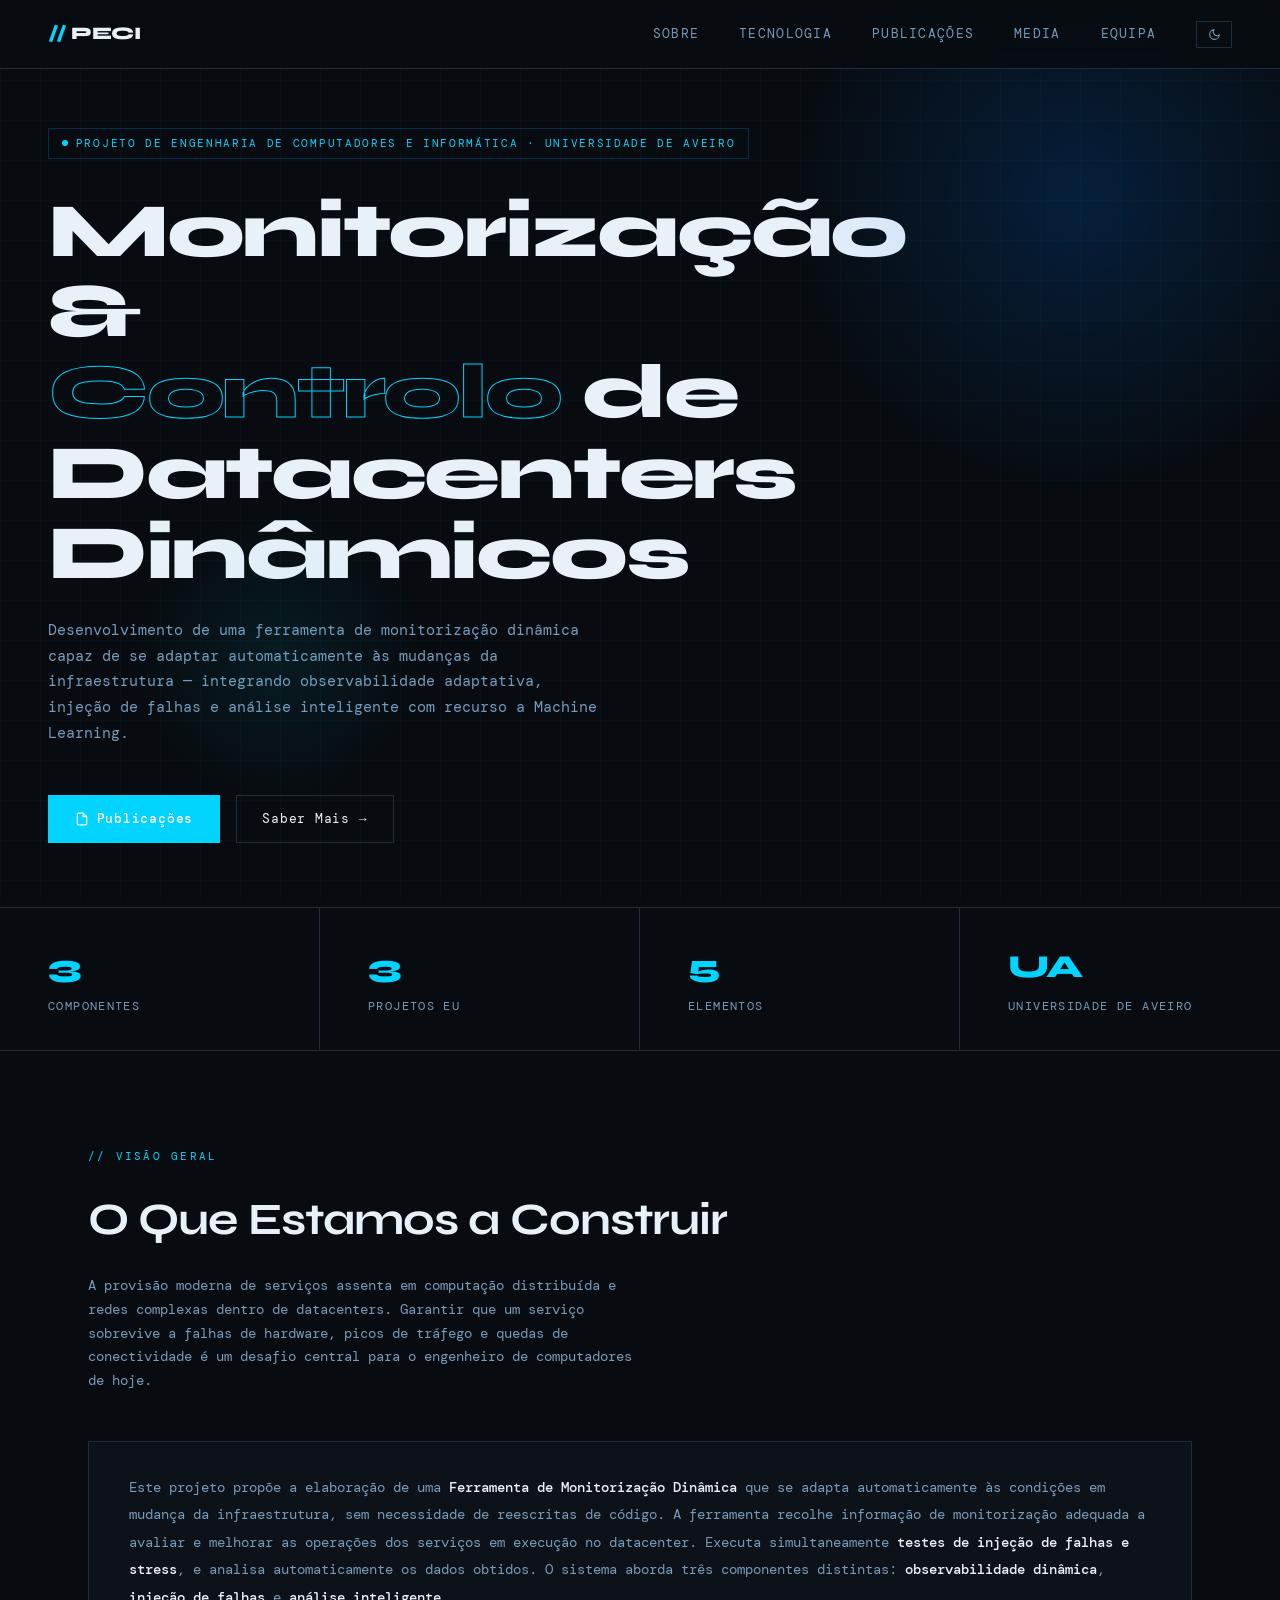
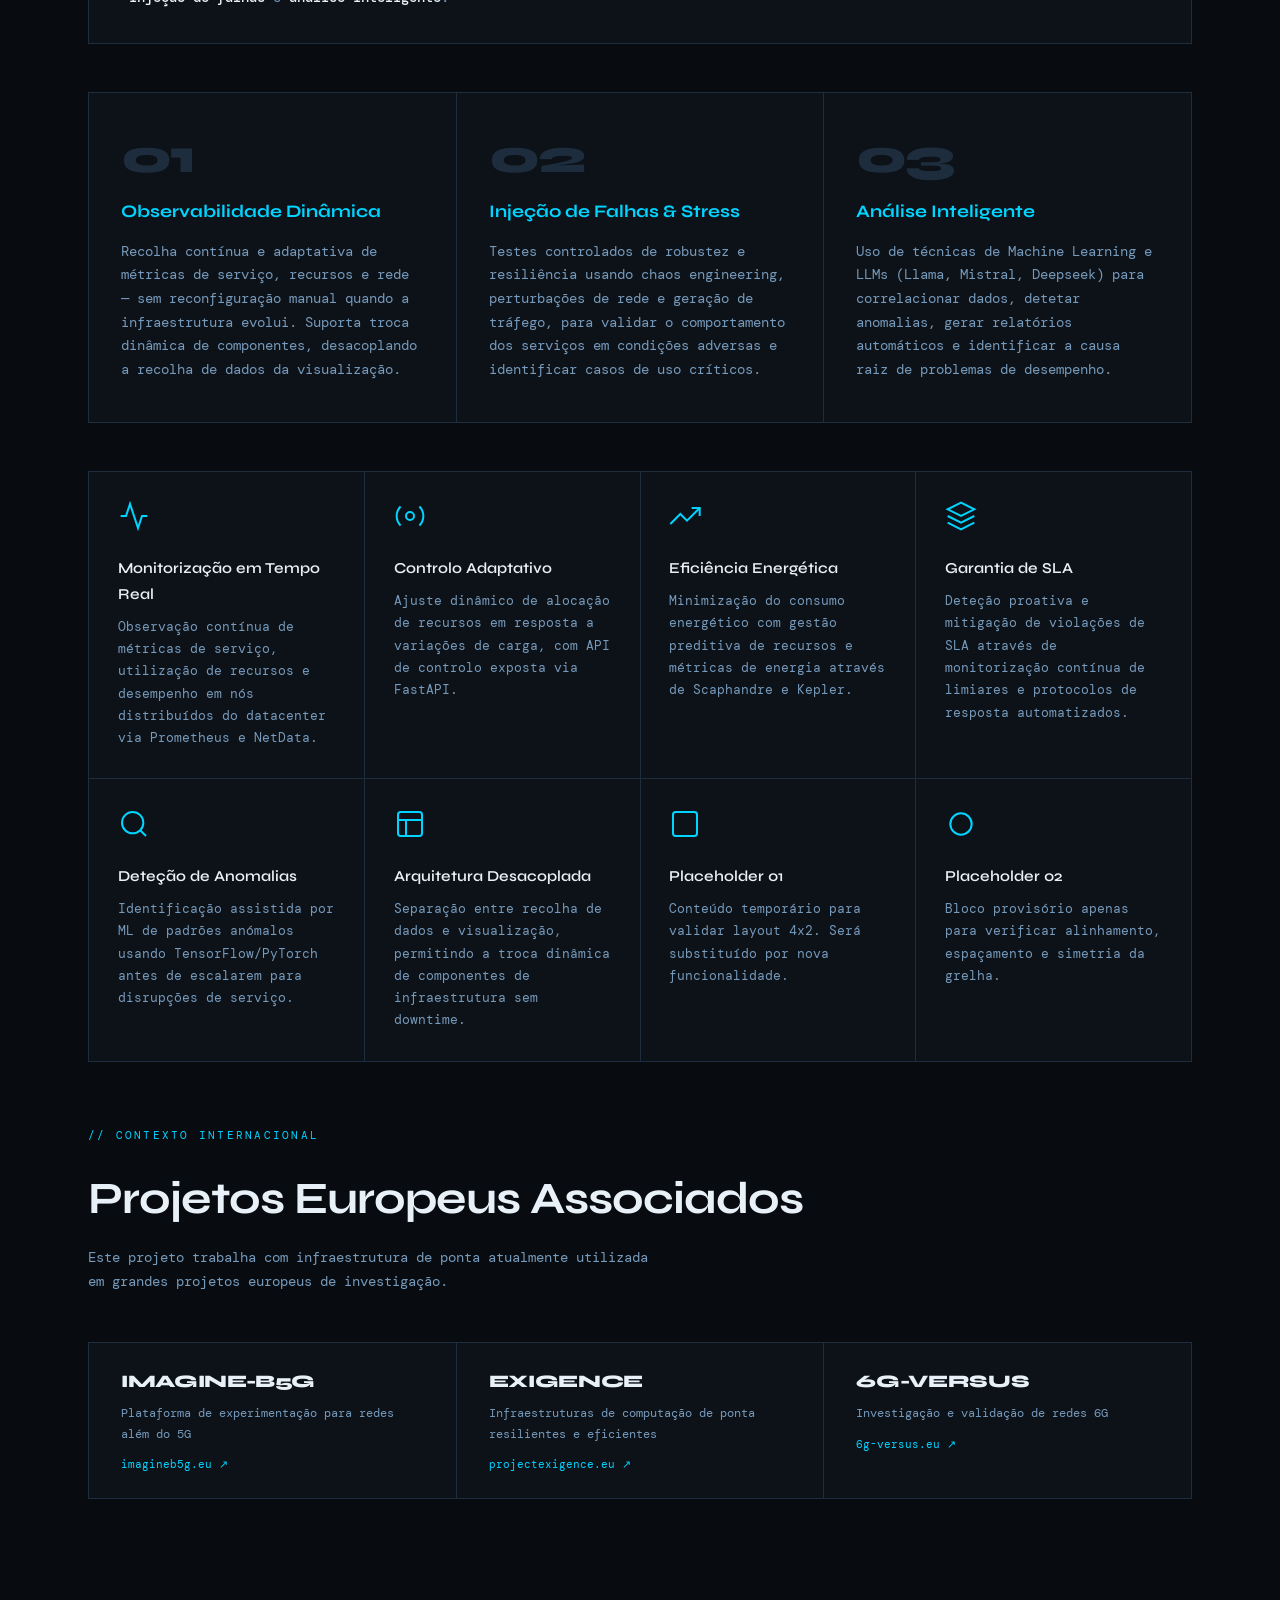
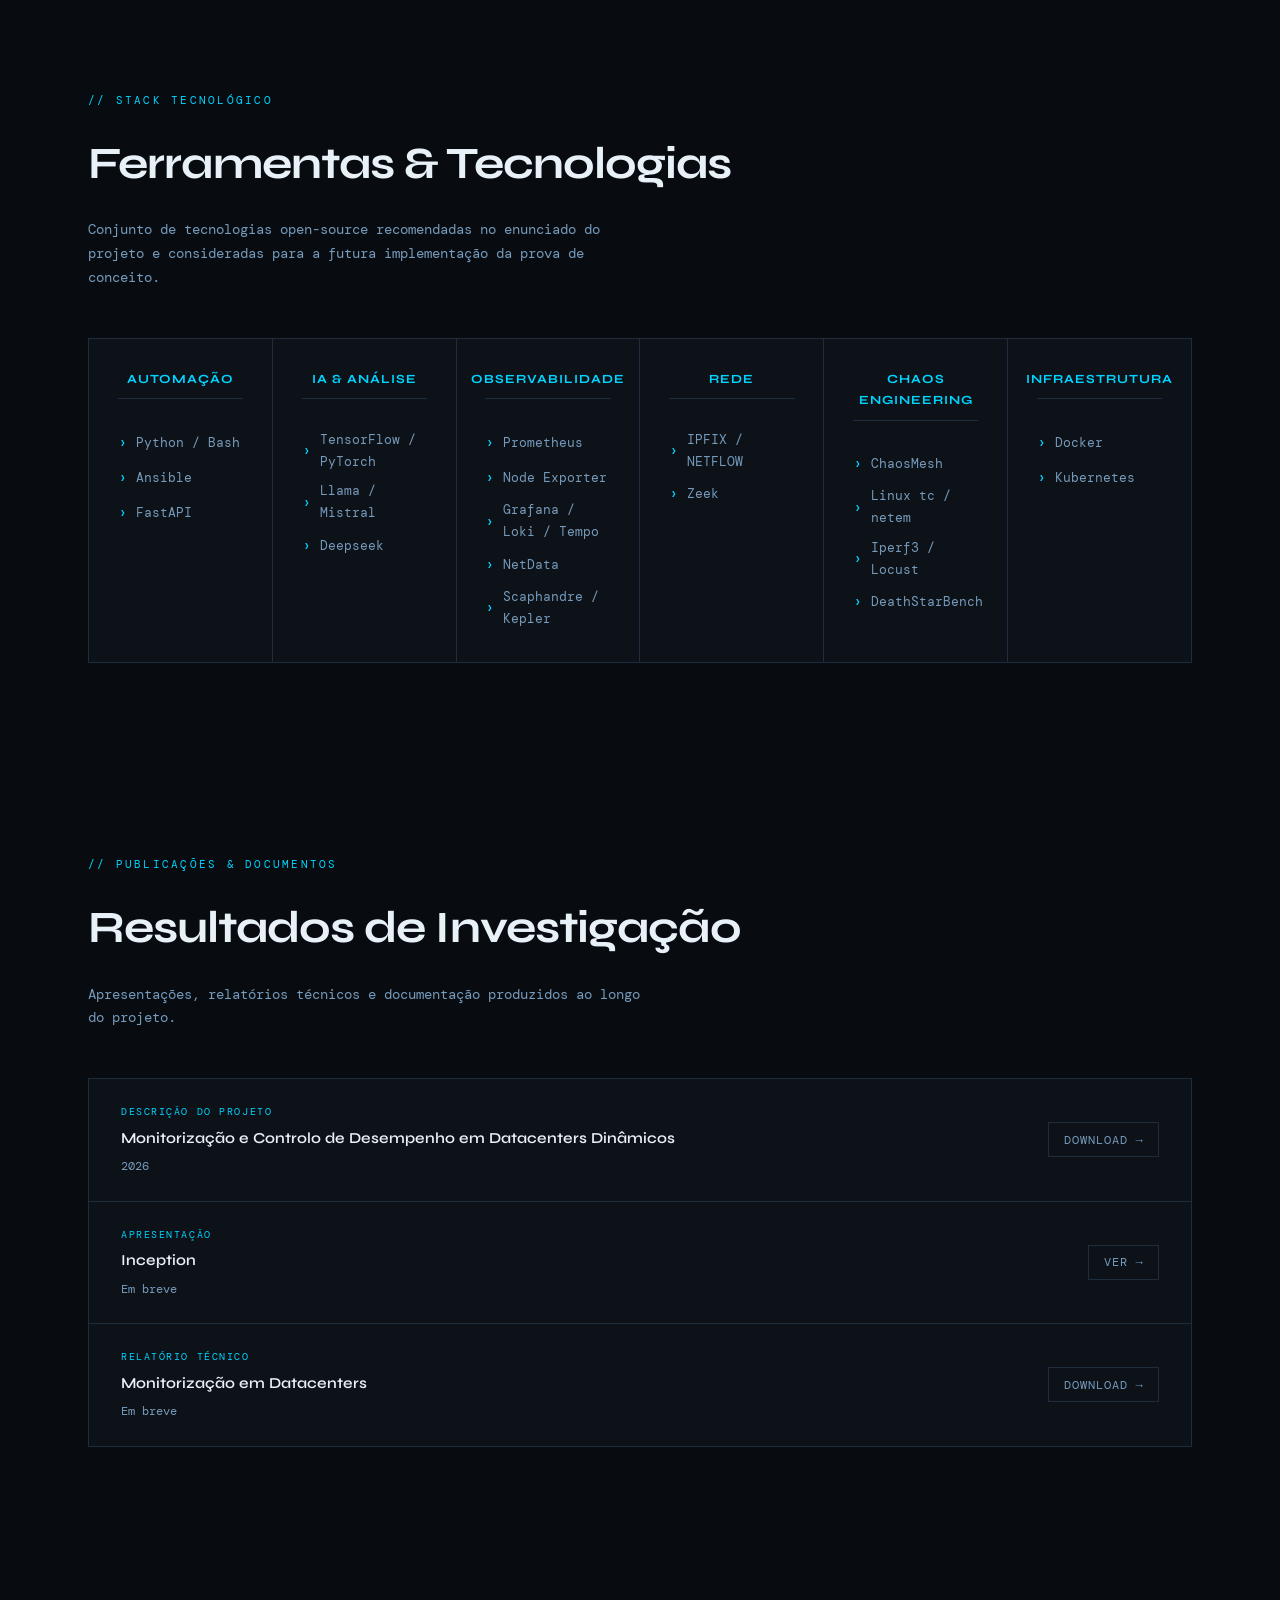
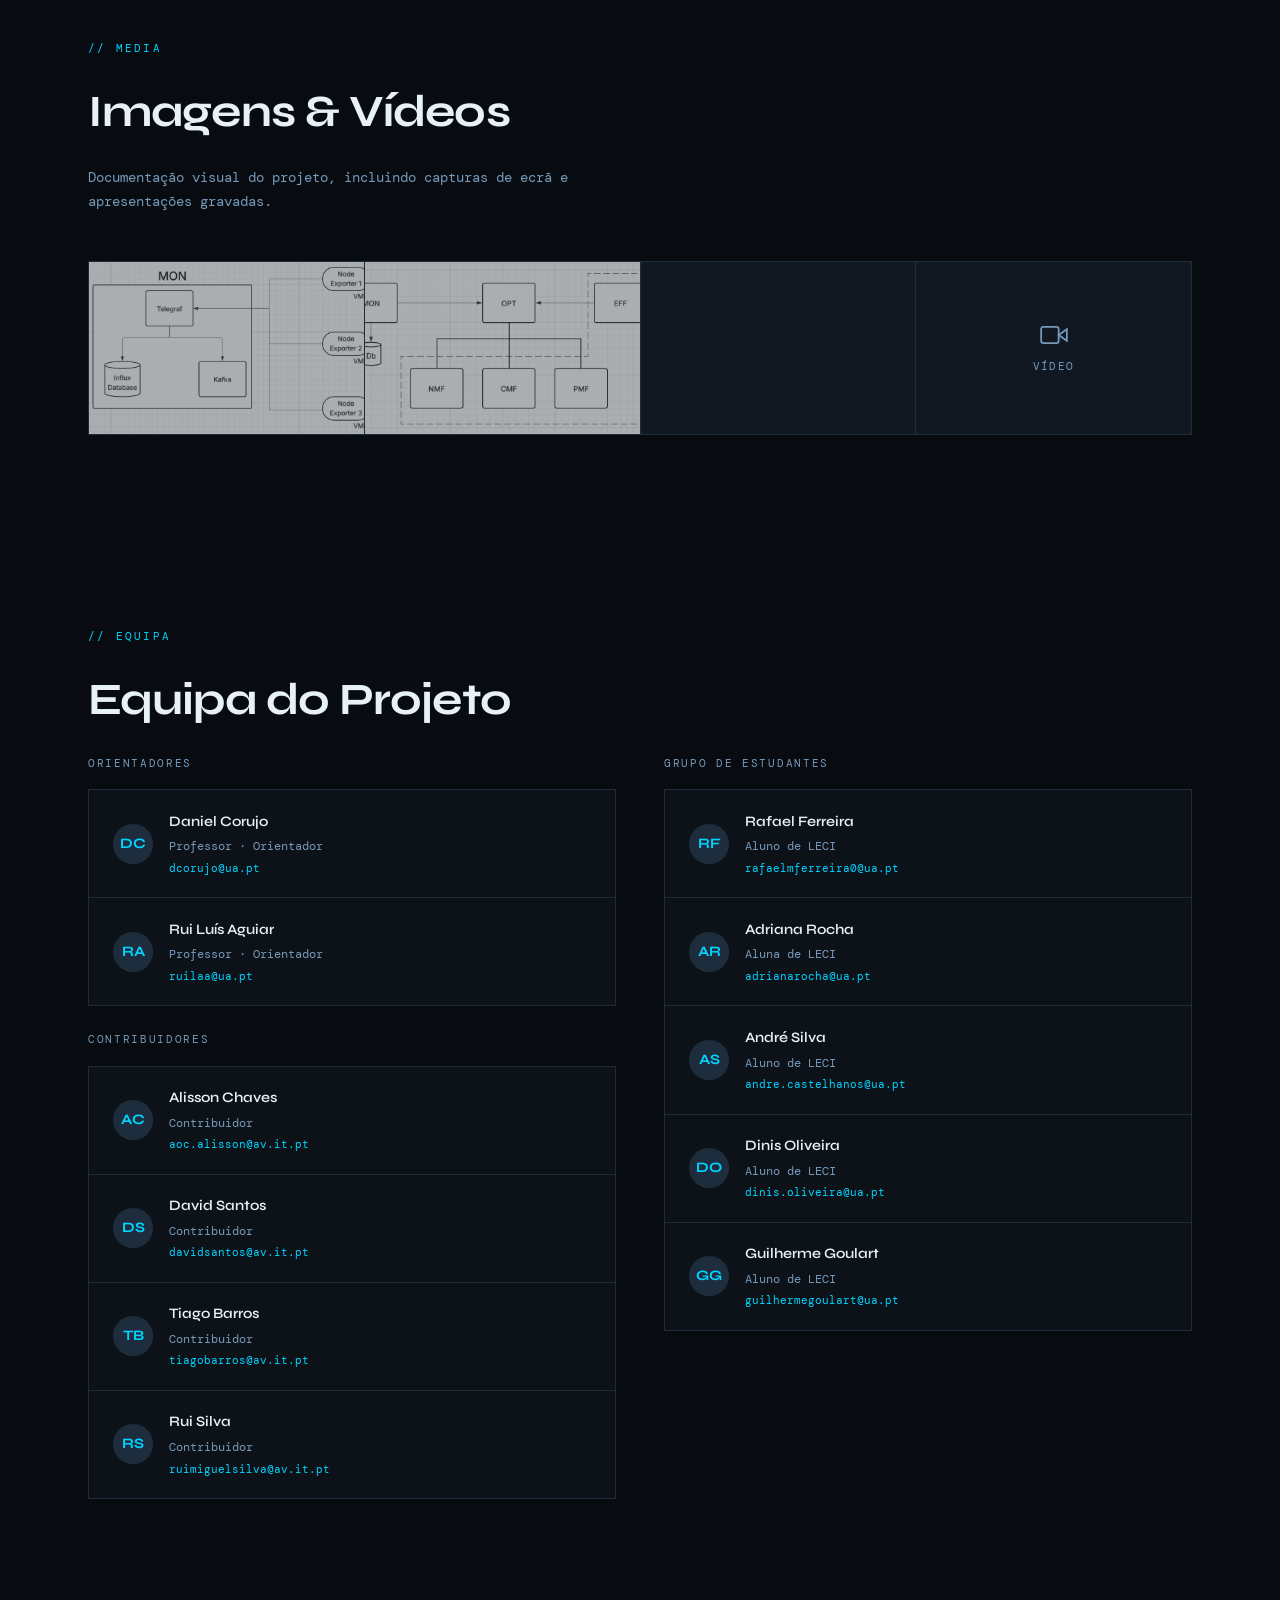
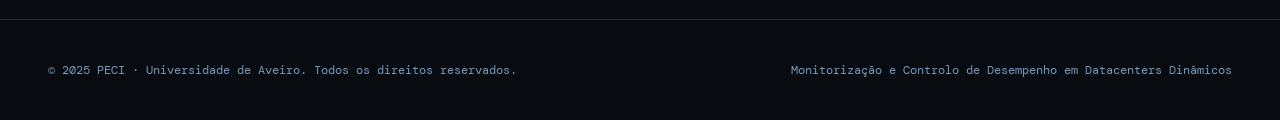
==== site/index.html @ 86b2aa65 "Html & Css separation" ====
<!DOCTYPE html>
<html lang="pt">
<head>
  <meta charset="UTF-8" />
  <meta name="viewport" content="width=device-width, initial-scale=1.0" />
  <title>Monitorização e Controlo de Datacenters Dinâmicos</title>
  <link rel="preconnect" href="https://fonts.googleapis.com" />
  <link href="https://fonts.googleapis.com/css2?family=DM+Mono:ital,wght@0,300;0,400;0,500;1,300&family=Syne:wght@400;600;700;800&display=swap" rel="stylesheet" />
  <link rel="stylesheet" href="styles.css" />
</head>
<body>

  <nav>
    <a class="logo" href="#"><span>//</span> PECI</a>
    <ul>
      <li><a href="#sobre">Sobre</a></li>
      <li><a href="#stack">Tecnologia</a></li>
      <li><a href="#publicacoes">Publicações</a></li>
      <li><a href="#media">Media</a></li>
      <li><a href="#equipa">Equipa</a></li>
      <li>
        <button class="theme-toggle" onclick="toggleTheme()" aria-label="Alternar tema">
          <!-- Moon icon (visible in dark mode) -->
          <svg class="icon-moon" viewBox="0 0 24 24" fill="none" stroke="currentColor" stroke-width="2" stroke-linecap="round" stroke-linejoin="round">
            <path d="M21 12.79A9 9 0 1 1 11.21 3 7 7 0 0 0 21 12.79z"/>
          </svg>
          <!-- Sun icon (visible in light mode) -->
          <svg class="icon-sun" viewBox="0 0 24 24" fill="none" stroke="currentColor" stroke-width="2" stroke-linecap="round" stroke-linejoin="round">
            <circle cx="12" cy="12" r="5"/>
            <line x1="12" y1="1" x2="12" y2="3"/>
            <line x1="12" y1="21" x2="12" y2="23"/>
            <line x1="4.22" y1="4.22" x2="5.64" y2="5.64"/>
            <line x1="18.36" y1="18.36" x2="19.78" y2="19.78"/>
            <line x1="1" y1="12" x2="3" y2="12"/>
            <line x1="21" y1="12" x2="23" y2="12"/>
            <line x1="4.22" y1="19.78" x2="5.64" y2="18.36"/>
            <line x1="18.36" y1="5.64" x2="19.78" y2="4.22"/>
          </svg>
        </button>
      </li>
    </ul>
  </nav>

  <div class="hero">
    <div class="hero-orb"></div>
    <div class="hero-orb2"></div>
    <div class="tag">Projeto de Engenharia de Computadores e Informática · Universidade de Aveiro</div>
    <h1>Monitorização &<br><em>Controlo</em> de<br>Datacenters Dinâmicos</h1>
    <p class="hero-sub">
      Desenvolvimento de uma ferramenta de monitorização dinâmica capaz de se adaptar automaticamente às mudanças da infraestrutura — integrando observabilidade adaptativa, injeção de falhas e análise inteligente com recurso a Machine Learning.
    </p>
    <div class="btn-row">
      <a href="#publicacoes" class="btn btn-primary">
        <svg width="14" height="14" viewBox="0 0 24 24" fill="none" stroke="currentColor" stroke-width="2"><path d="M14 2H6a2 2 0 0 0-2 2v16a2 2 0 0 0 2 2h12a2 2 0 0 0 2-2V8z"/><polyline points="14 2 14 8 20 8"/></svg>
        Publicações
      </a>
      <a href="#sobre" class="btn btn-ghost">Saber Mais →</a>
    </div>
  </div>

  <div class="stats-bar">
    <div class="stat">
      <span class="stat-val">3</span>
      <span class="stat-label">Componentes</span>
    </div>
    <div class="stat">
      <span class="stat-val">3</span>
      <span class="stat-label">Projetos EU</span>
    </div>
    <div class="stat">
      <span class="stat-val">5</span>
      <span class="stat-label">Elementos</span>
    </div>
    <div class="stat">
      <span class="stat-val">UA</span>
      <span class="stat-label">Universidade de Aveiro</span>
    </div>
  </div>

  <!-- SOBRE -->
  <section id="sobre">
    <div class="reveal">
      <p class="section-label">// Visão Geral</p>
      <h2>O Que Estamos a Construir</h2>
      <p class="section-desc">
        A provisão moderna de serviços assenta em computação distribuída e redes complexas dentro de datacenters. Garantir que um serviço sobrevive a falhas de hardware, picos de tráfego e quedas de conectividade é um desafio central para o engenheiro de computadores de hoje.
      </p>
    </div>

    <div class="desc-block reveal">
      Este projeto propõe a elaboração de uma <strong>Ferramenta de Monitorização Dinâmica</strong> que se adapta automaticamente às condições em mudança da infraestrutura, sem necessidade de reescritas de código. A ferramenta recolhe informação de monitorização adequada a avaliar e melhorar as operações dos serviços em execução no datacenter. Executa simultaneamente <strong>testes de injeção de falhas e stress</strong>, e analisa automaticamente os dados obtidos. O sistema aborda três componentes distintas: <strong>observabilidade dinâmica</strong>, <strong>injeção de falhas</strong> e <strong>análise inteligente</strong>.
    </div>

    <div class="components-grid reveal">
      <div class="comp-card">
        <div class="comp-num">01</div>
        <h3>Observabilidade Dinâmica</h3>
        <p>Recolha contínua e adaptativa de métricas de serviço, recursos e rede — sem reconfiguração manual quando a infraestrutura evolui. Suporta troca dinâmica de componentes, desacoplando a recolha de dados da visualização.</p>
      </div>
      <div class="comp-card">
        <div class="comp-num">02</div>
        <h3>Injeção de Falhas & Stress</h3>
        <p>Testes controlados de robustez e resiliência usando chaos engineering, perturbações de rede e geração de tráfego, para validar o comportamento dos serviços em condições adversas e identificar casos de uso críticos.</p>
      </div>
      <div class="comp-card">
        <div class="comp-num">03</div>
        <h3>Análise Inteligente</h3>
        <p>Uso de técnicas de Machine Learning e LLMs (Llama, Mistral, Deepseek) para correlacionar dados, detetar anomalias, gerar relatórios automáticos e identificar a causa raiz de problemas de desempenho.</p>
      </div>
    </div>

    <div class="features-grid reveal">
      <div class="feature-card">
        <svg class="feature-icon" viewBox="0 0 24 24" fill="none" stroke="currentColor" stroke-width="1.5"><path d="M22 12h-4l-3 9L9 3l-3 9H2"/></svg>
        <h3>Monitorização em Tempo Real</h3>
        <p>Observação contínua de métricas de serviço, utilização de recursos e desempenho em nós distribuídos do datacenter via Prometheus e NetData.</p>
      </div>
      <div class="feature-card">
        <svg class="feature-icon" viewBox="0 0 24 24" fill="none" stroke="currentColor" stroke-width="1.5"><circle cx="12" cy="12" r="3"/><path d="M19.07 4.93a10 10 0 0 1 0 14.14M4.93 4.93a10 10 0 0 0 0 14.14"/></svg>
        <h3>Controlo Adaptativo</h3>
        <p>Ajuste dinâmico de alocação de recursos em resposta a variações de carga, com API de controlo exposta via FastAPI.</p>
      </div>
      <div class="feature-card">
        <svg class="feature-icon" viewBox="0 0 24 24" fill="none" stroke="currentColor" stroke-width="1.5"><polyline points="23 6 13.5 15.5 8.5 10.5 1 18"/><polyline points="17 6 23 6 23 12"/></svg>
        <h3>Eficiência Energética</h3>
        <p>Minimização do consumo energético com gestão preditiva de recursos e métricas de energia através de Scaphandre e Kepler.</p>
      </div>
      <div class="feature-card">
        <svg class="feature-icon" viewBox="0 0 24 24" fill="none" stroke="currentColor" stroke-width="1.5"><path d="M12 2L2 7l10 5 10-5-10-5z"/><path d="M2 17l10 5 10-5M2 12l10 5 10-5"/></svg>
        <h3>Garantia de SLA</h3>
        <p>Deteção proativa e mitigação de violações de SLA através de monitorização contínua de limiares e protocolos de resposta automatizados.</p>
      </div>
      <div class="feature-card">
        <svg class="feature-icon" viewBox="0 0 24 24" fill="none" stroke="currentColor" stroke-width="1.5"><circle cx="11" cy="11" r="8"/><line x1="21" y1="21" x2="16.65" y2="16.65"/></svg>
        <h3>Deteção de Anomalias</h3>
        <p>Identificação assistida por ML de padrões anómalos usando TensorFlow/PyTorch antes de escalarem para disrupções de serviço.</p>
      </div>
      <div class="feature-card">
        <svg class="feature-icon" viewBox="0 0 24 24" fill="none" stroke="currentColor" stroke-width="1.5"><rect x="3" y="3" width="18" height="18" rx="2"/><path d="M3 9h18M9 21V9"/></svg>
        <h3>Arquitetura Desacoplada</h3>
        <p>Separação entre recolha de dados e visualização, permitindo a troca dinâmica de componentes de infraestrutura sem downtime.</p>
      </div>
      <div class="feature-card">
        <svg class="feature-icon" viewBox="0 0 24 24" fill="none" stroke="currentColor" stroke-width="1.5">
          <rect x="3" y="3" width="18" height="18" rx="2"/>
        </svg>
        <h3>Placeholder 01</h3>
        <p>Conteúdo temporário para validar layout 4x2. Será substituído por nova funcionalidade.</p>
      </div>
      <div class="feature-card">
        <svg class="feature-icon" viewBox="0 0 24 24" fill="none" stroke="currentColor" stroke-width="1.5">
          <circle cx="12" cy="12" r="8"/>
        </svg>
        <h3>Placeholder 02</h3>
        <p>Bloco provisório apenas para verificar alinhamento, espaçamento e simetria da grelha.</p>
      </div>
    </div>

    <div style="margin-top:4rem" class="reveal">
      <p class="section-label" style="margin-bottom:1rem">// Contexto Internacional</p>
      <h2 style="margin-bottom:.6rem">Projetos Europeus Associados</h2>
      <p class="section-desc">Este projeto trabalha com infraestrutura de ponta atualmente utilizada em grandes projetos europeus de investigação.</p>
      <div class="projects-row">
        <a class="project-badge" href="https://imagineb5g.eu/" target="_blank">
          <span class="project-badge-name">IMAGINE-B5G</span>
          <span class="project-badge-desc">Plataforma de experimentação para redes além do 5G</span>
          <span class="project-badge-link">imagineb5g.eu ↗</span>
        </a>
        <a class="project-badge" href="https://projectexigence.eu/" target="_blank">
          <span class="project-badge-name">EXIGENCE</span>
          <span class="project-badge-desc">Infraestruturas de computação de ponta resilientes e eficientes</span>
          <span class="project-badge-link">projectexigence.eu ↗</span>
        </a>
        <a class="project-badge" href="https://6g-versus.eu/" target="_blank">
          <span class="project-badge-name">6G-VERSUS</span>
          <span class="project-badge-desc">Investigação e validação de redes 6G</span>
          <span class="project-badge-link">6g-versus.eu ↗</span>
        </a>
      </div>
    </div>
  </section>

  <!-- STACK -->
  <section id="stack">
    <div class="reveal">
      <p class="section-label">// Stack Tecnológico</p>
      <h2>Ferramentas & Tecnologias</h2>
      <p class="section-desc">Conjunto de tecnologias open-source recomendadas no enunciado do projeto e consideradas para a futura implementação da prova de conceito.</p>
    </div>
    <div class="stack-grid reveal">
      <div class="stack-col">
        <h4>Automação</h4>
        <ul>
          <li>Python / Bash</li>
          <li>Ansible</li>
          <li>FastAPI</li>
        </ul>
      </div>
      <div class="stack-col">
        <h4>IA & Análise</h4>
        <ul>
          <li>TensorFlow / PyTorch</li>
          <li>Llama / Mistral</li>
          <li>Deepseek</li>
        </ul>
      </div>
      <div class="stack-col">
        <h4>Observabilidade</h4>
        <ul>
          <li>Prometheus</li>
          <li>Node Exporter</li>
          <li>Grafana / Loki / Tempo</li>
          <li>NetData</li>
          <li>Scaphandre / Kepler</li>
        </ul>
      </div>
      <div class="stack-col">
        <h4>Rede</h4>
        <ul>
          <li>IPFIX / NETFLOW</li>
          <li>Zeek</li>
        </ul>
      </div>
      <div class="stack-col">
        <h4>Chaos Engineering</h4>
        <ul>
          <li>ChaosMesh</li>
          <li>Linux tc / netem</li>
          <li>Iperf3 / Locust</li>
          <li>DeathStarBench</li>
        </ul>
      </div>
      <div class="stack-col">
        <h4>Infraestrutura</h4>
        <ul>
          <li>Docker</li>
          <li>Kubernetes</li>
        </ul>
      </div>
    </div>
  </section>

  <!-- PUBLICAÇÕES -->
  <section id="publicacoes">
    <div class="reveal">
      <p class="section-label">// Publicações & Documentos</p>
      <h2>Resultados de Investigação</h2>
      <p class="section-desc">
        Apresentações, relatórios técnicos e documentação produzidos ao longo do projeto.
      </p>
    </div>
    <div class="pub-list reveal">
      <div class="pub-item">
        <div class="pub-meta">
          <span class="pub-type">Descrição do Projeto</span>
          <span class="pub-title">Monitorização e Controlo de Desempenho em Datacenters Dinâmicos</span>
          <span class="pub-date">2026</span>
        </div>
        <a href="docs/01 _ Better Monitoring in datacenters.pdf" class="pub-link" download>Download →</a>
      </div>
      <div class="pub-item">
        <div class="pub-meta">
          <span class="pub-type">Apresentação</span>
          <span class="pub-title">Inception</span>
          <span class="pub-date">Em breve</span>
        </div>
        <a href="#" class="pub-link">Ver →</a>
      </div>
      <div class="pub-item">
        <div class="pub-meta">
          <span class="pub-type">Relatório Técnico</span>
          <span class="pub-title">Monitorização em Datacenters</span>
          <span class="pub-date">Em breve</span>
        </div>
        <a href="#" class="pub-link">Download →</a>
      </div>
    </div>
  </section>

  <!-- MEDIA -->
  <section id="media">
    <div class="reveal">
      <p class="section-label">// Media</p>
      <h2>Imagens & Vídeos</h2>
      <p class="section-desc">
        Documentação visual do projeto, incluindo capturas de ecrã e apresentações gravadas.
      </p>
    </div>
    <div class="media-grid reveal">
      <div class="media-card" onclick="openModal(this)">
        <img src="media/img1.png">
      </div>
      <div class="media-card" onclick="openModal(this)">
        <img src="media/img2.png">
      </div>
      <div class="media-card" onclick="openModal(this)">
        <video src="media/video.mp4"></video>
      </div>
      <div class="media-card" onclick="openModal(this)">
        <div class="media-placeholder">
          <svg width="28" height="28" viewBox="0 0 24 24" fill="none" stroke="currentColor" stroke-width="1.5"><polygon points="23 7 16 12 23 17 23 7"/><rect x="1" y="5" width="15" height="14" rx="2"/></svg>
          <span>Vídeo</span>
        </div>
      </div>
    </div>
  </section>

  <!-- EQUIPA -->
  <section id="equipa">
    <div class="reveal">
      <p class="section-label">// Equipa</p>
      <h2>Equipa do Projeto</h2>
    </div>
    <div class="team-section reveal">
      <div>
        <p class="team-group-label">Orientadores</p>
        <div class="team-grid">
          <div class="team-card">
            <div class="team-avatar">DC</div>
            <div class="team-info">
              <span class="team-name">Daniel Corujo</span>
              <span class="team-role">Professor · Orientador</span>
              <a class="team-email" href="mailto:dcorujo@ua.pt">dcorujo@ua.pt</a>
            </div>
          </div>
          <div class="team-card">
            <div class="team-avatar">RA</div>
            <div class="team-info">
              <span class="team-name">Rui Luís Aguiar</span>
              <span class="team-role">Professor · Orientador</span>
              <a class="team-email" href="mailto:ruilaa@ua.pt">ruilaa@ua.pt</a>
            </div>
          </div>
        </div>
        <p class="team-group-label">Contribuidores</p>
        <div class="team-grid">
          <div class="team-card">
            <div class="team-avatar">AC</div>
            <div class="team-info">
              <span class="team-name">Alisson Chaves</span>
              <span class="team-role">Contribuidor</span>
               <a class="team-email" href="mailto:aoc.alisson@av.it.pt">aoc.alisson@av.it.pt</a>
            </div>
          </div>
          <div class="team-card">
            <div class="team-avatar">DS</div>
            <div class="team-info">
              <span class="team-name">David Santos</span>
              <span class="team-role">Contribuidor</span>
                <a class="team-email" href="mailto:davidsantos@av.it.pt">davidsantos@av.it.pt</a>
            </div>
          </div>
          <div class="team-card">
            <div class="team-avatar">TB</div>
            <div class="team-info">
              <span class="team-name">Tiago Barros</span>
              <span class="team-role">Contribuidor</span>
              <a class="team-email" href="mailto:tiagobarros@av.it.pt">tiagobarros@av.it.pt</a>
            </div>
          </div>
          <div class="team-card">
            <div class="team-avatar">RS</div>
            <div class="team-info">
              <span class="team-name">Rui Silva</span>
              <span class="team-role">Contribuidor</span>
              <a class="team-email" href="mailto:ruimiguelsilva@av.it.pt">ruimiguelsilva@av.it.pt</a>
            </div>
          </div>
        </div>
      </div>
      <div>
        <p class="team-group-label">Grupo de Estudantes</p>
        <div class="team-grid">
          <div class="team-card">
            <div class="team-avatar">RF</div>
            <div class="team-info">
              <span class="team-name">Rafael Ferreira</span>
              <span class="team-role">Aluno de LECI</span>
              <a class="team-email" href="mailto:rafaelmferreira0@ua.pt">rafaelmferreira0@ua.pt</a>
            </div>
          </div>
          <div class="team-card">
            <div class="team-avatar">AR</div>
            <div class="team-info">
              <span class="team-name">Adriana Rocha</span>
              <span class="team-role">Aluna de LECI</span>
              <a class="team-email" href="mailto:adrianarocha@ua.pt">adrianarocha@ua.pt</a>
            </div>
          </div>
          <div class="team-card">
            <div class="team-avatar">AS</div>
            <div class="team-info">
              <span class="team-name">André Silva</span>
              <span class="team-role">Aluno de LECI</span>
              <a class="team-email" href="mailto:andre.castelhanos@ua.pt">andre.castelhanos@ua.pt</a>
            </div>
          </div>
          <div class="team-card">
            <div class="team-avatar">DO</div>
            <div class="team-info">
              <span class="team-name">Dinis Oliveira</span>
              <span class="team-role">Aluno de LECI</span>
              <a class="team-email" href="mailto:dinis.oliveira@ua.pt">dinis.oliveira@ua.pt</a>
            </div>
          </div>
          <div class="team-card">
            <div class="team-avatar">GG</div>
            <div class="team-info">
              <span class="team-name">Guilherme Goulart</span>
              <span class="team-role">Aluno de LECI</span>
              <a class="team-email" href="mailto:guilhermegoulart@ua.pt">guilhermegoulart@ua.pt</a>
            </div>
          </div>
        </div>
      </div>
    </div>
  </section>

  <footer>
    <p>© 2025 PECI · Universidade de Aveiro. Todos os direitos reservados.</p>
    <p>Monitorização e Controlo de Desempenho em Datacenters Dinâmicos</p>
  </footer>

  <div id="imageModal" class="modal">
    <span class="modal-close" onclick="closeModal()">&times;</span>
    <img id="modalImg" style="display:none;">
    <video id="modalVideo" controls style="display:none; max-width:90%; max-height:90%;"></video>
  </div>

  <script>
    /* ─── THEME TOGGLE ─── */
    function toggleTheme() {
      const html = document.documentElement;
      const isLight = html.getAttribute('data-theme') === 'light';
      html.setAttribute('data-theme', isLight ? 'dark' : 'light');
      localStorage.setItem('theme', isLight ? 'dark' : 'light');
    }

    /* Restore saved preference on load */
    (function () {
      const saved = localStorage.getItem('theme');
      if (saved) document.documentElement.setAttribute('data-theme', saved);
    })();

    /* ─── SCROLL REVEAL ─── */
    const observer = new IntersectionObserver((entries) => {
      entries.forEach(e => {
        if (e.isIntersecting) e.target.classList.add('visible');
      });
    }, { threshold: 0.08 });

    document.querySelectorAll('.reveal').forEach(el => observer.observe(el));

    document.querySelectorAll('.features-grid, .pub-list, .media-grid, .stack-grid, .components-grid, .projects-row, .team-grid').forEach(parent => {
      [...parent.children].forEach((child, i) => {
        child.style.transitionDelay = `${i * 60}ms`;
      });
    });

    /* ─── MODAL ─── */
    function openModal(card) {
      const modal = document.getElementById('imageModal');
      const modalImg = document.getElementById('modalImg');
      const modalVideo = document.getElementById('modalVideo');

      const img = card.querySelector('img');
      const video = card.querySelector('video');

      modalImg.style.display = 'none';
      modalVideo.style.display = 'none';
      modalVideo.pause();
      modalVideo.src = '';

      if (img) {
        modalImg.src = img.src;
        modalImg.style.display = 'block';
      }
      if (video) {
        modalVideo.src = video.src;
        modalVideo.style.display = 'block';
        modalVideo.play();
      }

      modal.style.display = 'flex';
    }

    function closeModal() {
      const modal = document.getElementById('imageModal');
      const modalVideo = document.getElementById('modalVideo');
      modal.style.display = 'none';
      modalVideo.pause();
    }
  </script>
</body>
</html>
---- site/styles.css ----
*, *::before, *::after { box-sizing: border-box; margin: 0; padding: 0; }

/* ─── DARK MODE (default) ─── */
:root {
  --bg: #080c10;
  --bg2: #0d1219;
  --surface: #111822;
  --border: #1e2d3d;
  --accent: #00d4ff;
  --accent2: #0077ff;
  --text: #e8f0f8;
  --muted: #769abb;
  --grid-line: rgba(0,212,255,.03);
  --nav-bg: rgba(8,12,16,.85);
  --mono: 'DM Mono', monospace;
  --display: 'Syne', sans-serif;
}

/* ─── LIGHT MODE ─── */
[data-theme="light"] {
  --bg: #f0f4f8;
  --bg2: #ffffff;
  --surface: #e4ecf3;
  --border: #bdd0e0;
  --accent: #0077cc;
  --accent2: #005fa3;
  --text: #0d1a26;
  --muted: #4a6a85;
  --grid-line: rgba(0,100,180,.04);
  --nav-bg: rgba(240,244,248,.88);
}

html { scroll-behavior: smooth; }

body {
  background: var(--bg);
  color: var(--text);
  font-family: var(--mono);
  font-size: 14px;
  line-height: 1.7;
  overflow-x: hidden;
  transition: background .3s, color .3s;
}

body::before {
  content: '';
  position: fixed;
  inset: 0;
  background-image:
    linear-gradient(var(--grid-line) 1px, transparent 1px),
    linear-gradient(90deg, var(--grid-line) 1px, transparent 1px);
  background-size: 40px 40px;
  pointer-events: none;
  z-index: 0;
}

nav {
  position: fixed;
  top: 0; left: 0; right: 0;
  z-index: 100;
  display: flex;
  align-items: center;
  justify-content: space-between;
  padding: 1.2rem 3rem;
  background: var(--nav-bg);
  backdrop-filter: blur(16px);
  border-bottom: 1px solid var(--border);
  transition: background .3s, border-color .3s;
}

.logo {
  font-family: var(--display);
  font-size: 1.1rem;
  font-weight: 800;
  letter-spacing: -.02em;
  color: var(--text);
  text-decoration: none;
}
.logo span { color: var(--accent); }

nav ul { list-style: none; display: flex; gap: 2.5rem; align-items: center; }
nav ul a {
  color: var(--muted);
  text-decoration: none;
  font-size: .8rem;
  letter-spacing: .1em;
  text-transform: uppercase;
  transition: color .2s;
}
nav ul a:hover { color: var(--accent); }

/* ─── THEME TOGGLE BUTTON ─── */
.theme-toggle {
  background: none;
  border: 1px solid var(--border);
  color: var(--muted);
  cursor: pointer;
  padding: .38rem .65rem;
  display: flex;
  align-items: center;
  gap: .4rem;
  font-family: var(--mono);
  font-size: .7rem;
  letter-spacing: .08em;
  text-transform: uppercase;
  transition: border-color .2s, color .2s, background .3s;
  line-height: 1;
}
.theme-toggle:hover { border-color: var(--accent); color: var(--accent); }
.theme-toggle svg { width: 13px; height: 13px; flex-shrink: 0; }

/* show/hide correct icon per theme */
[data-theme="light"] .icon-moon { display: none; }
[data-theme="light"] .icon-sun  { display: block; }
:root:not([data-theme="light"]) .icon-sun  { display: none; }
:root:not([data-theme="light"]) .icon-moon { display: block; }

.hero {
  position: relative;
  min-height: 100vh;
  display: flex;
  flex-direction: column;
  justify-content: center;
  padding: 8rem 3rem 4rem;
  overflow: hidden;
  z-index: 1;
}

.hero-orb {
  position: absolute;
  width: 600px; height: 600px;
  border-radius: 50%;
  background: radial-gradient(circle, rgba(0,119,255,.18) 0%, transparent 70%);
  top: -100px; right: -100px;
  pointer-events: none;
  animation: pulse 6s ease-in-out infinite;
}
[data-theme="light"] .hero-orb {
  background: radial-gradient(circle, rgba(0,119,204,.12) 0%, transparent 70%);
}
.hero-orb2 {
  position: absolute;
  width: 300px; height: 300px;
  border-radius: 50%;
  background: radial-gradient(circle, rgba(0,212,255,.08) 0%, transparent 70%);
  bottom: 100px; left: 10%;
  pointer-events: none;
  animation: pulse 8s ease-in-out infinite reverse;
}
[data-theme="light"] .hero-orb2 {
  background: radial-gradient(circle, rgba(0,119,204,.07) 0%, transparent 70%);
}

@keyframes pulse {
  0%, 100% { transform: scale(1); opacity: 1; }
  50% { transform: scale(1.1); opacity: .7; }
}

.tag {
  display: inline-flex;
  align-items: center;
  gap: .5rem;
  font-size: .7rem;
  letter-spacing: .15em;
  text-transform: uppercase;
  color: var(--accent);
  border: 1px solid rgba(0,119,204,.3);
  padding: .3rem .8rem;
  margin-bottom: 2rem;
  width: fit-content;
}
.tag::before {
  content: '';
  width: 6px; height: 6px;
  border-radius: 50%;
  background: var(--accent);
  animation: blink 1.5s ease infinite;
}
@keyframes blink {
  0%, 100% { opacity: 1; }
  50% { opacity: .2; }
}

h1 {
  font-family: var(--display);
  font-size: clamp(2.4rem, 6vw, 5rem);
  font-weight: 800;
  line-height: 1.05;
  letter-spacing: -.03em;
  max-width: 820px;
  margin-bottom: 1.5rem;
}
h1 em {
  font-style: normal;
  color: transparent;
  -webkit-text-stroke: 1px var(--accent);
}

.hero-sub {
  max-width: 560px;
  color: var(--muted);
  font-size: .95rem;
  margin-bottom: 3rem;
}

.btn-row { display: flex; gap: 1rem; flex-wrap: wrap; }

.btn {
  padding: .75rem 1.6rem;
  font-family: var(--mono);
  font-size: .8rem;
  letter-spacing: .06em;
  cursor: pointer;
  text-decoration: none;
  transition: all .2s;
  display: inline-flex;
  align-items: center;
  gap: .5rem;
}
.btn-primary {
  background: var(--accent);
  color: #fff;
  border: 1px solid var(--accent);
  font-weight: 500;
}
.btn-primary:hover { background: var(--accent2); border-color: var(--accent2); color: #fff; }
.btn-ghost {
  background: transparent;
  color: var(--text);
  border: 1px solid var(--border);
}
.btn-ghost:hover { border-color: var(--accent); color: var(--accent); }

.stats-bar {
  position: relative;
  z-index: 1;
  display: grid;
  grid-template-columns: repeat(auto-fit, minmax(160px, 1fr));
  border-top: 1px solid var(--border);
  border-bottom: 1px solid var(--border);
}
.stat { padding: 2rem 3rem; border-right: 1px solid var(--border); }
.stat:last-child { border-right: none; }
.stat-val {
  font-family: var(--display);
  font-size: 2rem;
  font-weight: 800;
  color: var(--accent);
  letter-spacing: -.03em;
  display: block;
}
.stat-label {
  font-size: .72rem;
  letter-spacing: .12em;
  text-transform: uppercase;
  color: var(--muted);
}

section {
  position: relative;
  z-index: 1;
  padding: 6rem 3rem;
  max-width: 1200px;
  margin: 0 auto;
}
.section-label {
  font-size: .7rem;
  letter-spacing: .2em;
  text-transform: uppercase;
  color: var(--accent);
  margin-bottom: 1rem;
}
h2 {
  font-family: var(--display);
  font-size: clamp(1.6rem, 3.5vw, 2.8rem);
  font-weight: 700;
  letter-spacing: -.02em;
  margin-bottom: 1rem;
}
.section-desc {
  color: var(--muted);
  max-width: 560px;
  margin-bottom: 3rem;
}

.desc-block {
  border: 1px solid var(--border);
  background: var(--bg2);
  padding: 2rem 2.5rem;
  margin-bottom: 3rem;
  font-size: .9rem;
  color: var(--muted);
  line-height: 1.9;
}
.desc-block strong { color: var(--text); font-weight: 500; }

.components-grid {
  display: grid;
  grid-template-columns: repeat(auto-fit, minmax(300px, 1fr));
  gap: 1px;
  background: var(--border);
  border: 1px solid var(--border);
  margin-bottom: 3rem;
}
.comp-card {
  background: var(--bg2);
  padding: 2.5rem 2rem;
  transition: background .2s;
}
.comp-card:hover { background: var(--surface); }
.comp-num {
  font-family: var(--display);
  font-size: 3rem;
  font-weight: 800;
  color: var(--border);
  line-height: 1;
  margin-bottom: 1rem;
  letter-spacing: -.04em;
}
.comp-card h3 {
  font-family: var(--display);
  font-size: 1.1rem;
  font-weight: 700;
  margin-bottom: .8rem;
  color: var(--accent);
}
.comp-card p { color: var(--muted); font-size: .87rem; }

.features-grid {
  display: grid;
  grid-template-columns: repeat(4, 1fr);
  gap: 1px;
  background: var(--border);
  border: 1px solid var(--border);
}
.feature-card {
  background: var(--bg2);
  padding: 1.8rem;
  transition: background .2s;
}
.feature-card:hover { background: var(--surface); }
.feature-icon { width: 32px; height: 32px; margin-bottom: 1rem; color: var(--accent); }
.feature-card h3 {
  font-family: var(--display);
  font-size: .95rem;
  font-weight: 600;
  margin-bottom: .5rem;
}
.feature-card p { color: var(--muted); font-size: .82rem; }

.stack-grid {
  display: grid;
  grid-template-columns: repeat(auto-fit, minmax(180px, 1fr));
  gap: 1px;
  background: var(--border);
  border: 1px solid var(--border);
}
.stack-col { background: var(--bg2); padding: 1.8rem; }
.stack-col h4 {
  font-family: var(--display);
  font-size: .78rem;
  font-weight: 700;
  letter-spacing: .08em;
  text-transform: uppercase;
  color: var(--accent);
  margin-bottom: 1rem;
  padding-bottom: .6rem;
  text-align: center;
  border-bottom: none;
  display: flex;
  flex-direction: column;
  align-items: center;
  gap: .6rem;
}
.stack-col h4::after {
  content: '';
  display: block;
  width: 100%;
  height: 1px;
  background: var(--border);
  align-self: stretch;
}
.stack-col ul { list-style: none; }
.stack-col li {
  font-size: .8rem;
  color: var(--muted);
  padding: .25rem 0;
  display: flex;
  align-items: center;
  gap: .5rem;
}
.stack-col li::before { content: '›'; color: var(--accent); font-size: 1rem; }

.projects-row {
  display: flex;
  gap: 1px;
  background: var(--border);
  border: 1px solid var(--border);
  flex-wrap: wrap;
}
.project-badge {
  background: var(--bg2);
  padding: 1.5rem 2rem;
  flex: 1;
  min-width: 200px;
  transition: background .2s;
  text-decoration: none;
  display: flex;
  flex-direction: column;
  gap: .4rem;
}
.project-badge:hover { background: var(--surface); }
.project-badge-name {
  font-family: var(--display);
  font-size: 1.1rem;
  font-weight: 800;
  color: var(--text);
  letter-spacing: -.02em;
}
.project-badge-desc { font-size: .75rem; color: var(--muted); }
.project-badge-link { font-size: .7rem; color: var(--accent); margin-top: .3rem; }

.pub-list {
  display: flex;
  flex-direction: column;
  gap: 1px;
  background: var(--border);
  border: 1px solid var(--border);
}
.pub-item {
  background: var(--bg2);
  display: flex;
  align-items: center;
  justify-content: space-between;
  padding: 1.5rem 2rem;
  transition: background .2s;
  gap: 2rem;
}
.pub-item:hover { background: var(--surface); }
.pub-meta { display: flex; flex-direction: column; gap: .3rem; flex: 1; }
.pub-type { font-size: .65rem; letter-spacing: .15em; text-transform: uppercase; color: var(--accent); }
.pub-title { font-family: var(--display); font-size: .95rem; font-weight: 600; }
.pub-date { font-size: .75rem; color: var(--muted); }
.pub-link {
  color: var(--muted);
  text-decoration: none;
  font-size: .75rem;
  letter-spacing: .08em;
  text-transform: uppercase;
  border: 1px solid var(--border);
  padding: .4rem .9rem;
  transition: all .2s;
  white-space: nowrap;
}
.pub-link:hover { border-color: var(--accent); color: var(--accent); }

.media-grid {
  display: grid;
  grid-template-columns: repeat(auto-fill, minmax(240px, 1fr));
  gap: 1px;
  background: var(--border);
  border: 1px solid var(--border);
}
.media-card {
  background: var(--surface);
  aspect-ratio: 16/10;
  display: flex;
  flex-direction: column;
  align-items: center;
  justify-content: center;
  gap: .8rem;
  cursor: pointer;
  transition: background .2s;
  position: relative;
  overflow: hidden;
}
.media-card:hover { background: var(--bg2); }
.media-card img, .media-card video {
  position: absolute;
  inset: 0;
  width: 100%; height: 100%;
  object-fit: cover;
  opacity: .65;
  transition: opacity .3s;
}
.media-card:hover img, .media-card:hover video { opacity: .9; }
.media-placeholder { display: flex; flex-direction: column; align-items: center; gap: .5rem; z-index: 1; }
.media-placeholder svg { color: var(--muted); }
.media-placeholder span { font-size: .7rem; letter-spacing: .12em; text-transform: uppercase; color: var(--muted); }

.team-section {
  display: grid;
  grid-template-columns: 1fr 1fr;
  gap: 3rem;
}
.team-group-label {
  font-size: .7rem;
  letter-spacing: .15em;
  text-transform: uppercase;
  color: var(--muted);
  margin-bottom: 1rem;
}
.team-grid {
  display: flex;
  flex-direction: column;
  gap: 1px;
  background: var(--border);
  border: 1px solid var(--border);
  margin-bottom: 1.5rem;
}
.team-card {
  background: var(--bg2);
  padding: 1.2rem 1.5rem;
  display: flex;
  align-items: center;
  gap: 1rem;
  transition: background .2s;
}
.team-card:hover { background: var(--surface); }
.team-avatar {
  width: 40px; height: 40px;
  border-radius: 50%;
  background: var(--border);
  flex-shrink: 0;
  display: flex;
  align-items: center;
  justify-content: center;
  font-family: var(--display);
  font-size: .9rem;
  font-weight: 700;
  color: var(--accent);
}
.team-info { display: flex; flex-direction: column; gap: .15rem; }
.team-name { font-family: var(--display); font-size: .9rem; font-weight: 600; }
.team-role { font-size: .75rem; color: var(--muted); }
.team-email { font-size: .7rem; color: var(--accent); text-decoration: none; }
.team-email:hover { text-decoration: underline; }

footer {
  position: relative;
  z-index: 1;
  border-top: 1px solid var(--border);
  padding: 2.5rem 3rem;
  display: flex;
  align-items: center;
  justify-content: space-between;
  flex-wrap: wrap;
  gap: 1rem;
}
footer p { font-size: .75rem; color: var(--muted); }

.reveal {
  opacity: 0;
  transform: translateY(20px);
  transition: opacity .6s, transform .6s;
}
.reveal.visible { opacity: 1; transform: none; }

@media (max-width: 700px) {
  nav { padding: 1rem 1.5rem; }
  nav ul { display: none; }
  h1 { font-size: 2rem; }
  section, .hero { padding-left: 1.5rem; padding-right: 1.5rem; }
  .stat { padding: 1.2rem 1.5rem; }
  footer { padding: 1.5rem; }
  .team-section { grid-template-columns: 1fr; }
}

.modal {
  display: none;
  position: fixed;
  inset: 0;
  background: rgba(0,0,0,.85);
  backdrop-filter: blur(6px);
  z-index: 1000;
  justify-content: center;
  align-items: center;
}
.modal img {
  max-width: 90%;
  max-height: 90%;
  border: 1px solid var(--border);
  box-shadow: 0 0 40px rgba(0,0,0,.6);
}
.modal-close {
  position: absolute;
  top: 30px;
  right: 40px;
  font-size: 2rem;
  color: white;
  cursor: pointer;
}
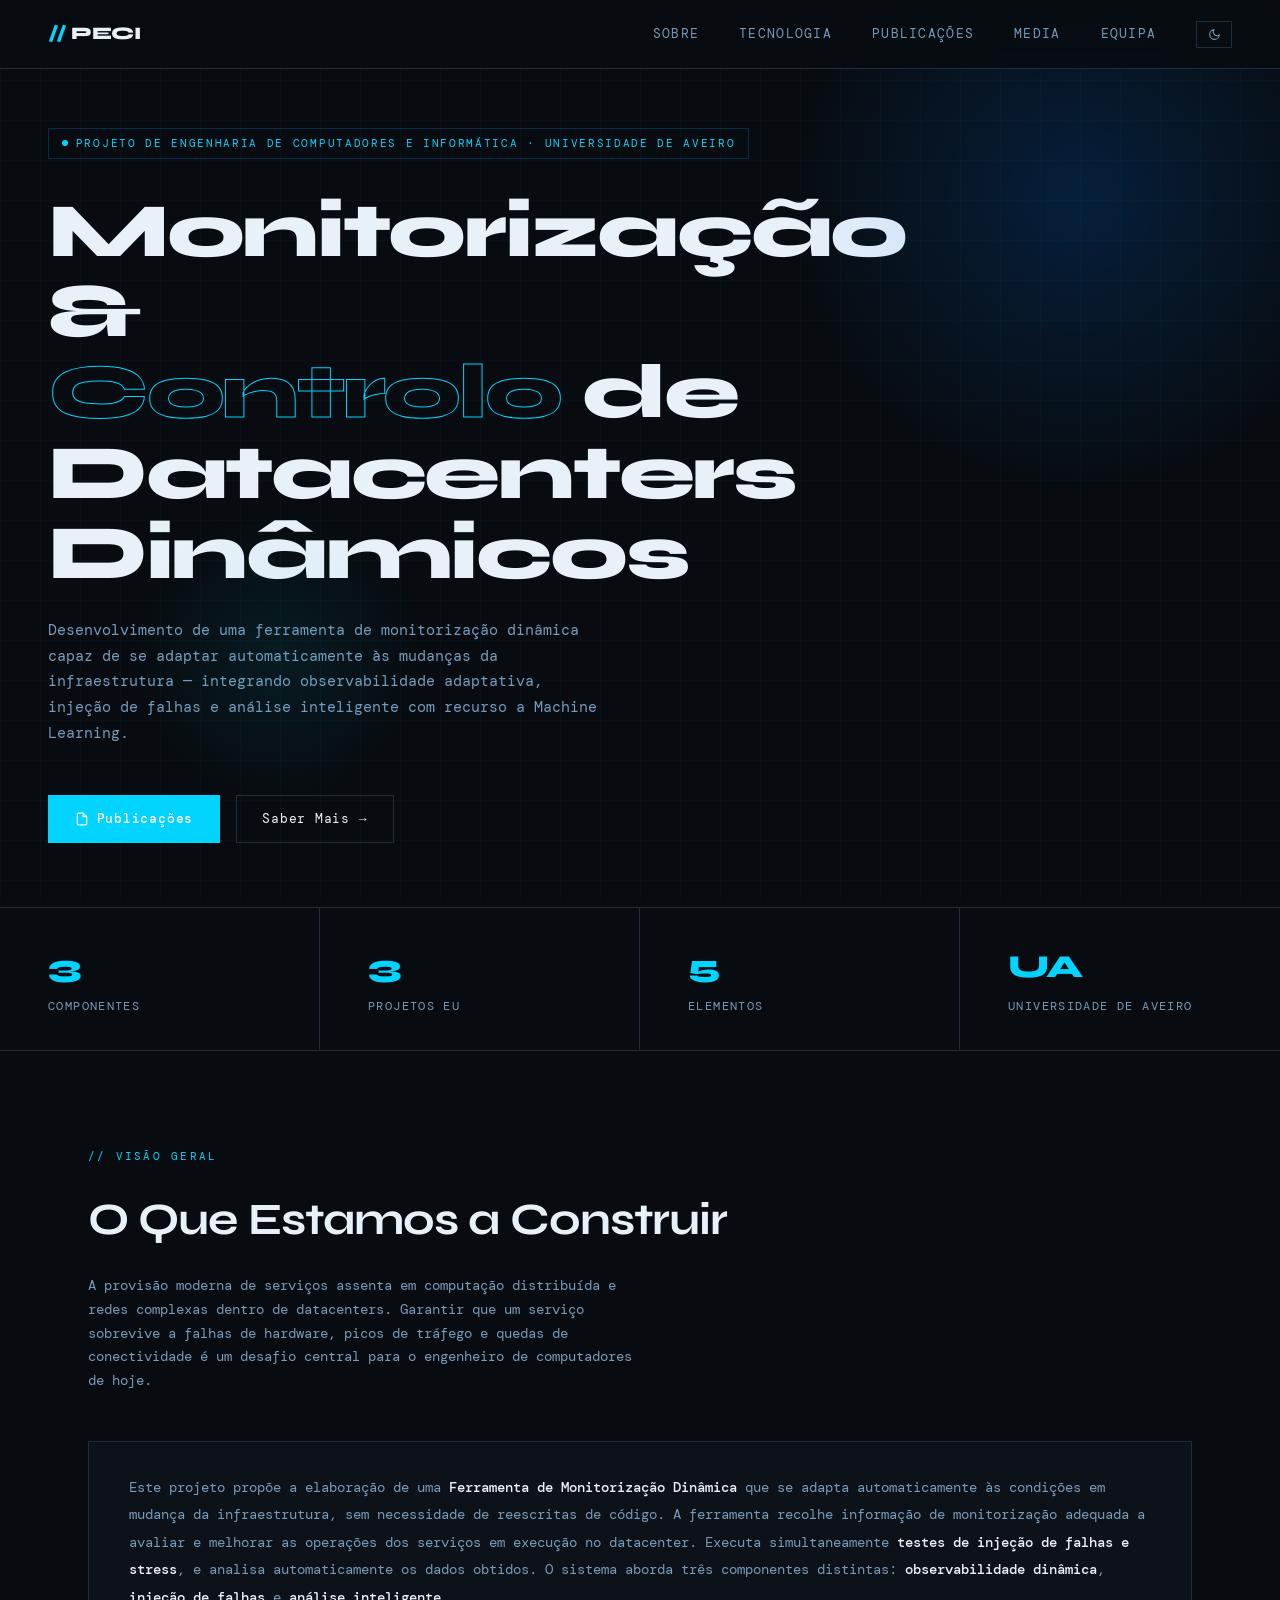
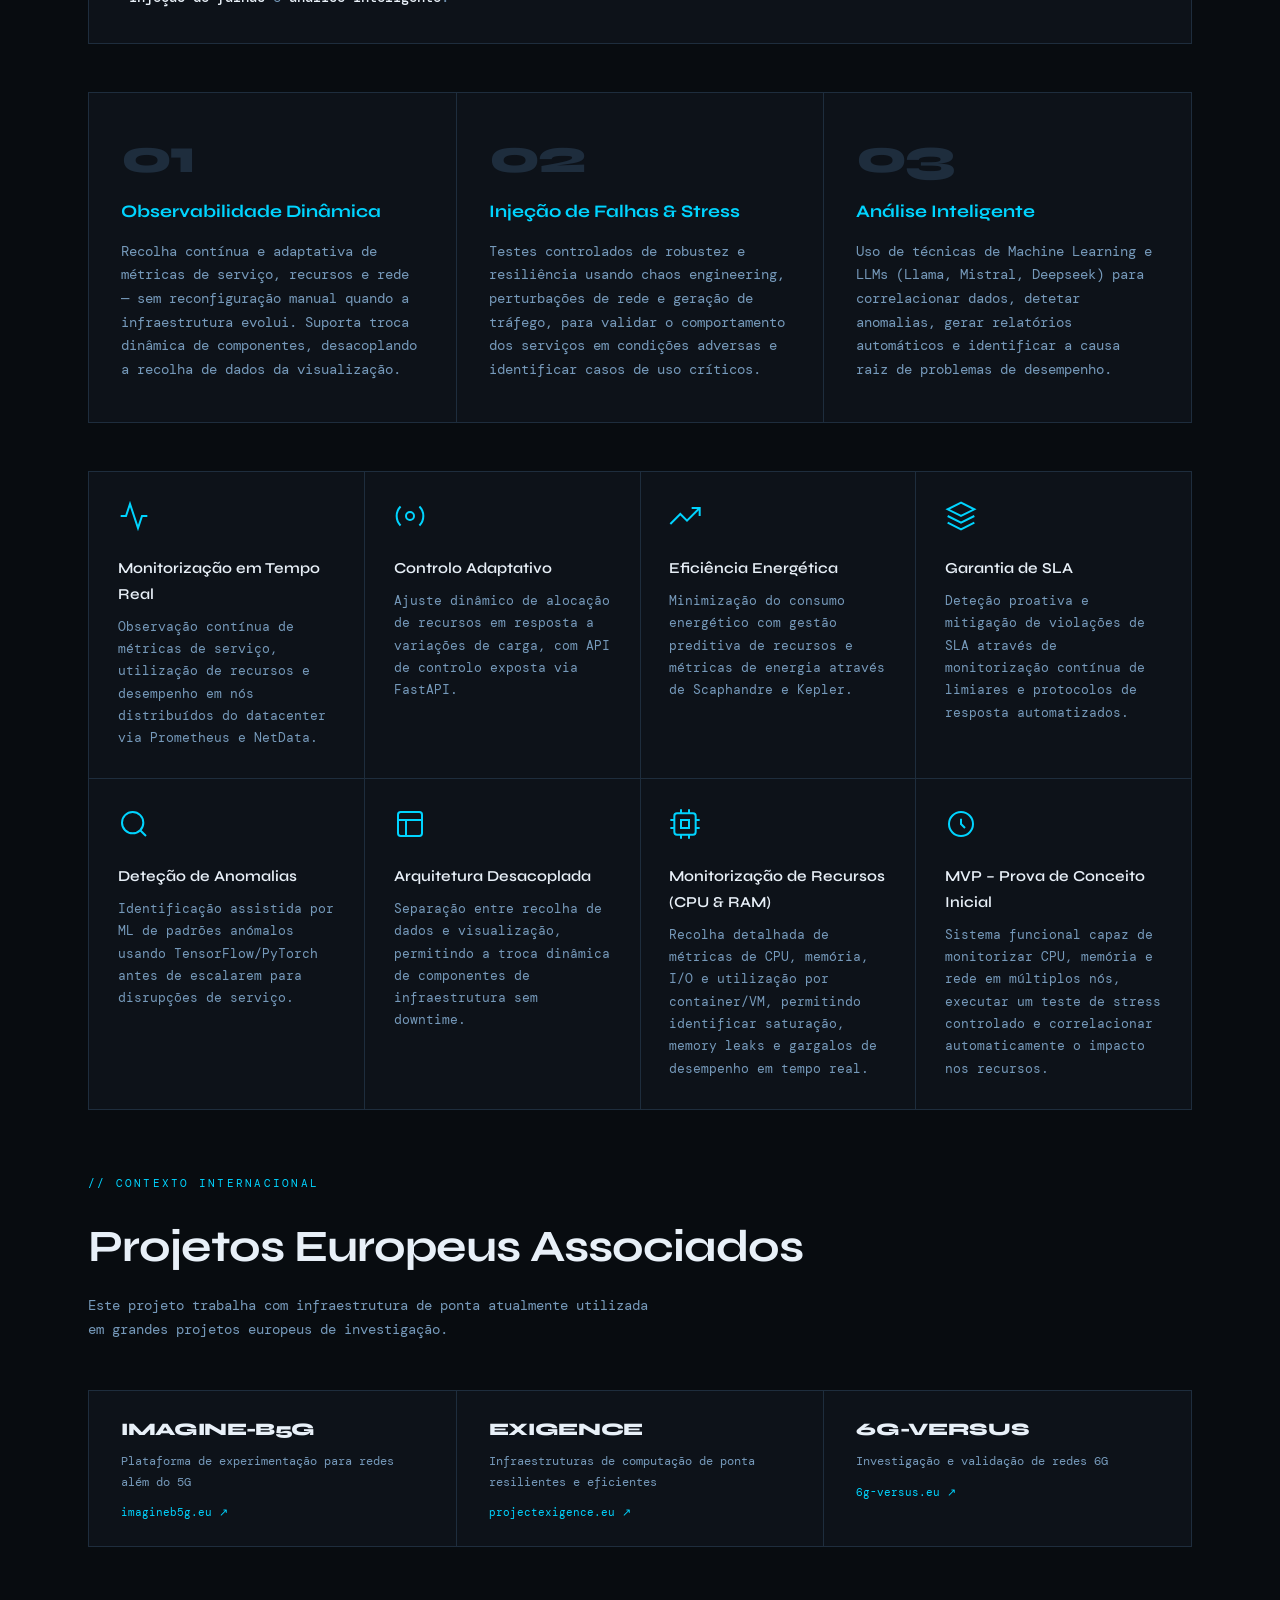
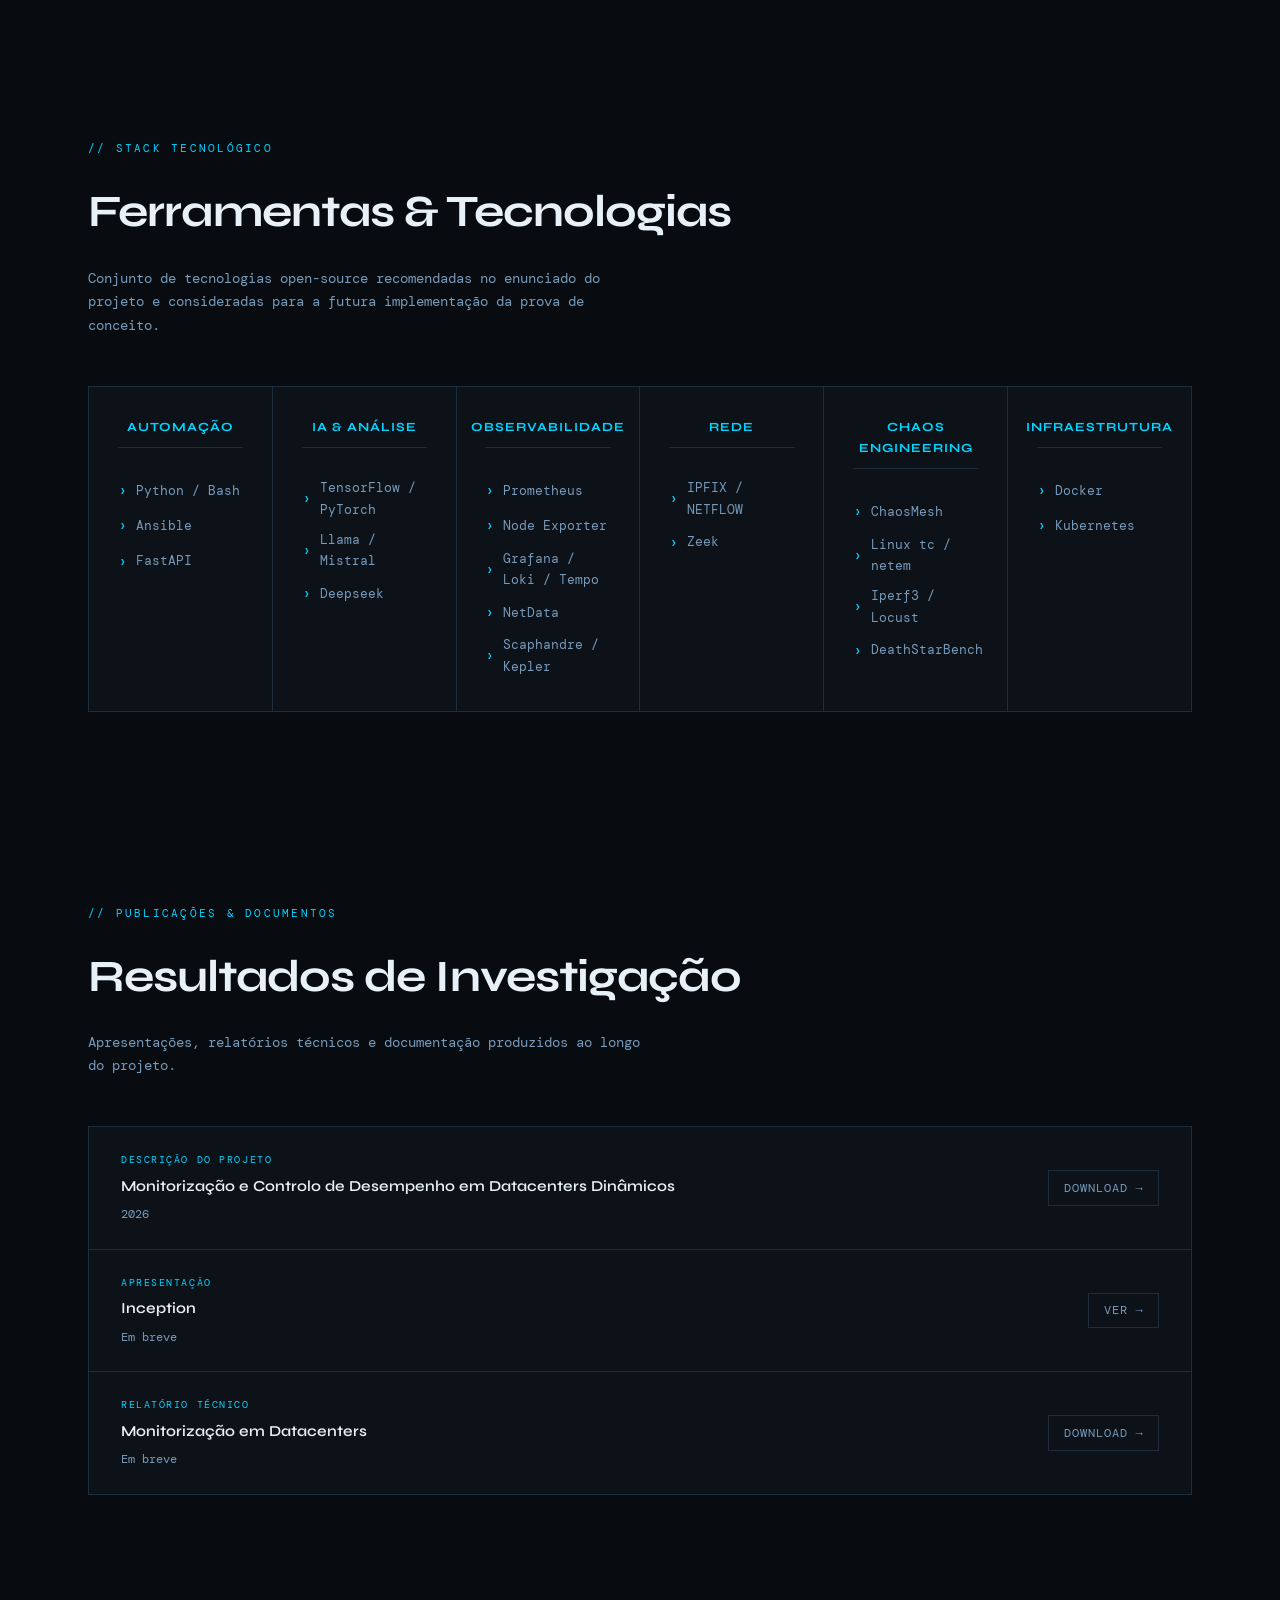
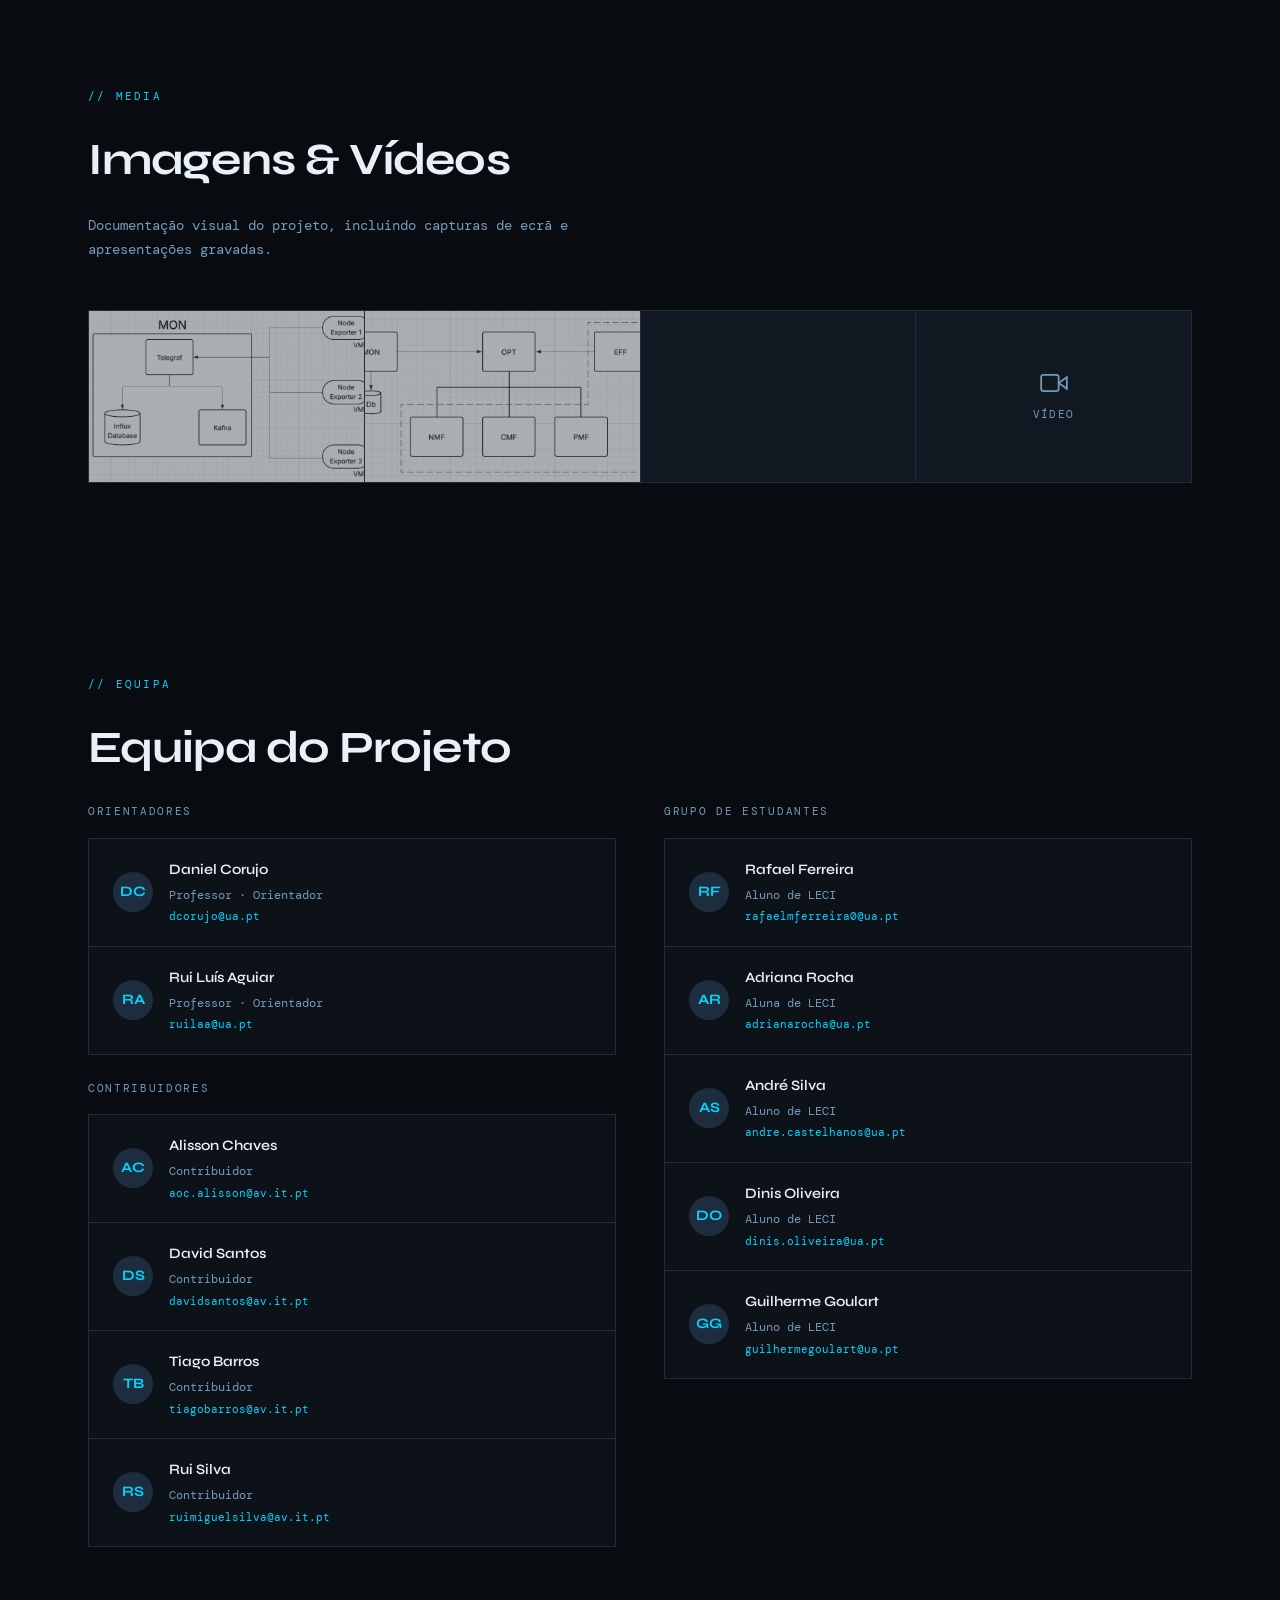
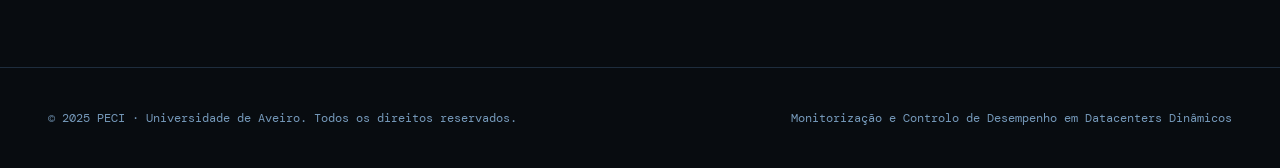
==== commit a09e4523: "mvp" ====
--- a/site/index.html
+++ b/site/index.html
@@ -142,18 +142,21 @@
       </div>
       <div class="feature-card">
         <svg class="feature-icon" viewBox="0 0 24 24" fill="none" stroke="currentColor" stroke-width="1.5">
-          <rect x="3" y="3" width="18" height="18" rx="2"/>
+          <rect x="4" y="4" width="16" height="16" rx="2"/>
+          <path d="M9 9h6v6H9z"/>
+          <path d="M9 1v3M15 1v3M9 20v3M15 20v3M1 9h3M1 15h3M20 9h3M20 15h3"/>
         </svg>
-        <h3>Placeholder 01</h3>
-        <p>Conteúdo temporário para validar layout 4x2. Será substituído por nova funcionalidade.</p>
+        <h3>Monitorização de Recursos (CPU & RAM)</h3>
+        <p>Recolha detalhada de métricas de CPU, memória, I/O e utilização por container/VM, permitindo identificar saturação, memory leaks e gargalos de desempenho em tempo real.</p>
       </div>
       <div class="feature-card">
         <svg class="feature-icon" viewBox="0 0 24 24" fill="none" stroke="currentColor" stroke-width="1.5">
-          <circle cx="12" cy="12" r="8"/>
+          <circle cx="12" cy="12" r="9"/>
+          <path d="M12 8v4l3 3"/>
         </svg>
-        <h3>Placeholder 02</h3>
-        <p>Bloco provisório apenas para verificar alinhamento, espaçamento e simetria da grelha.</p>
-      </div>
+        <h3>MVP – Prova de Conceito Inicial</h3>
+        <p>Sistema funcional capaz de monitorizar CPU, memória e rede em múltiplos nós, executar um teste de stress controlado e correlacionar automaticamente o impacto nos recursos.</p>
+      </div>  
     </div>
 
     <div style="margin-top:4rem" class="reveal">
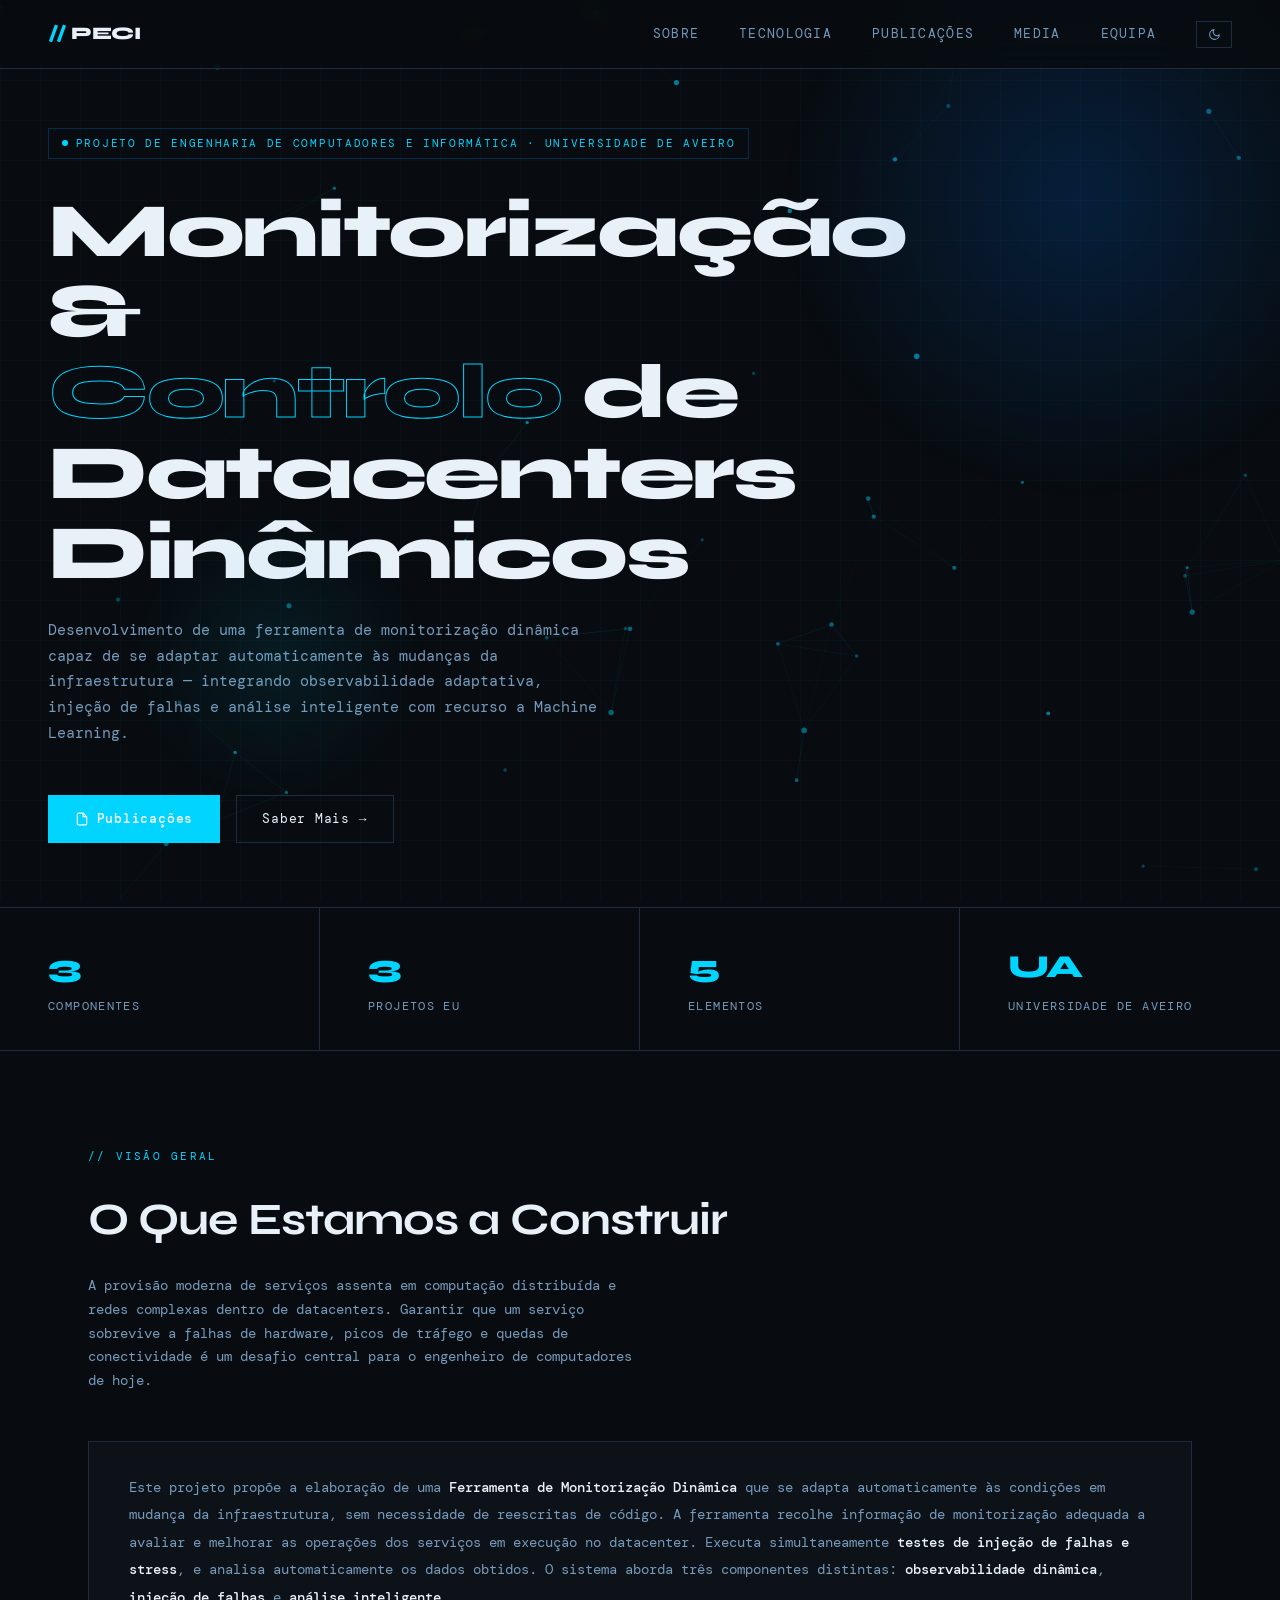
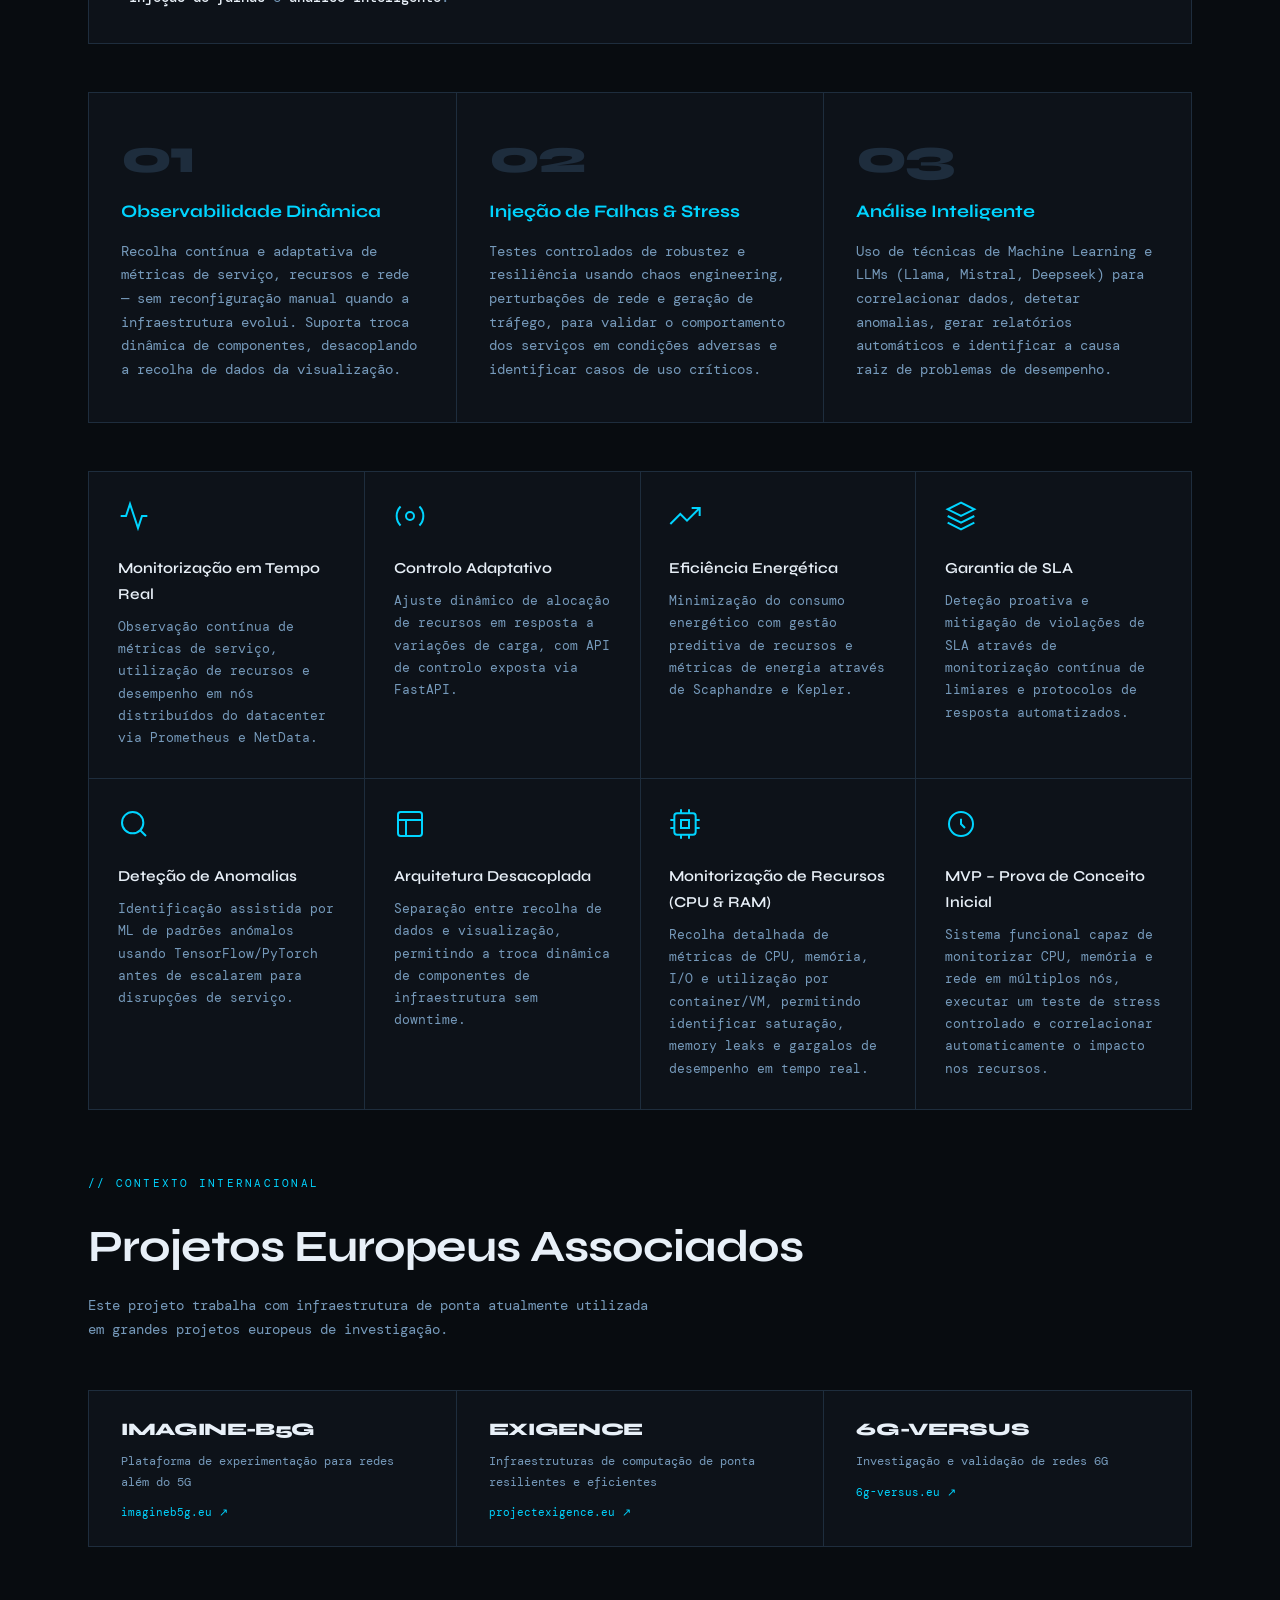
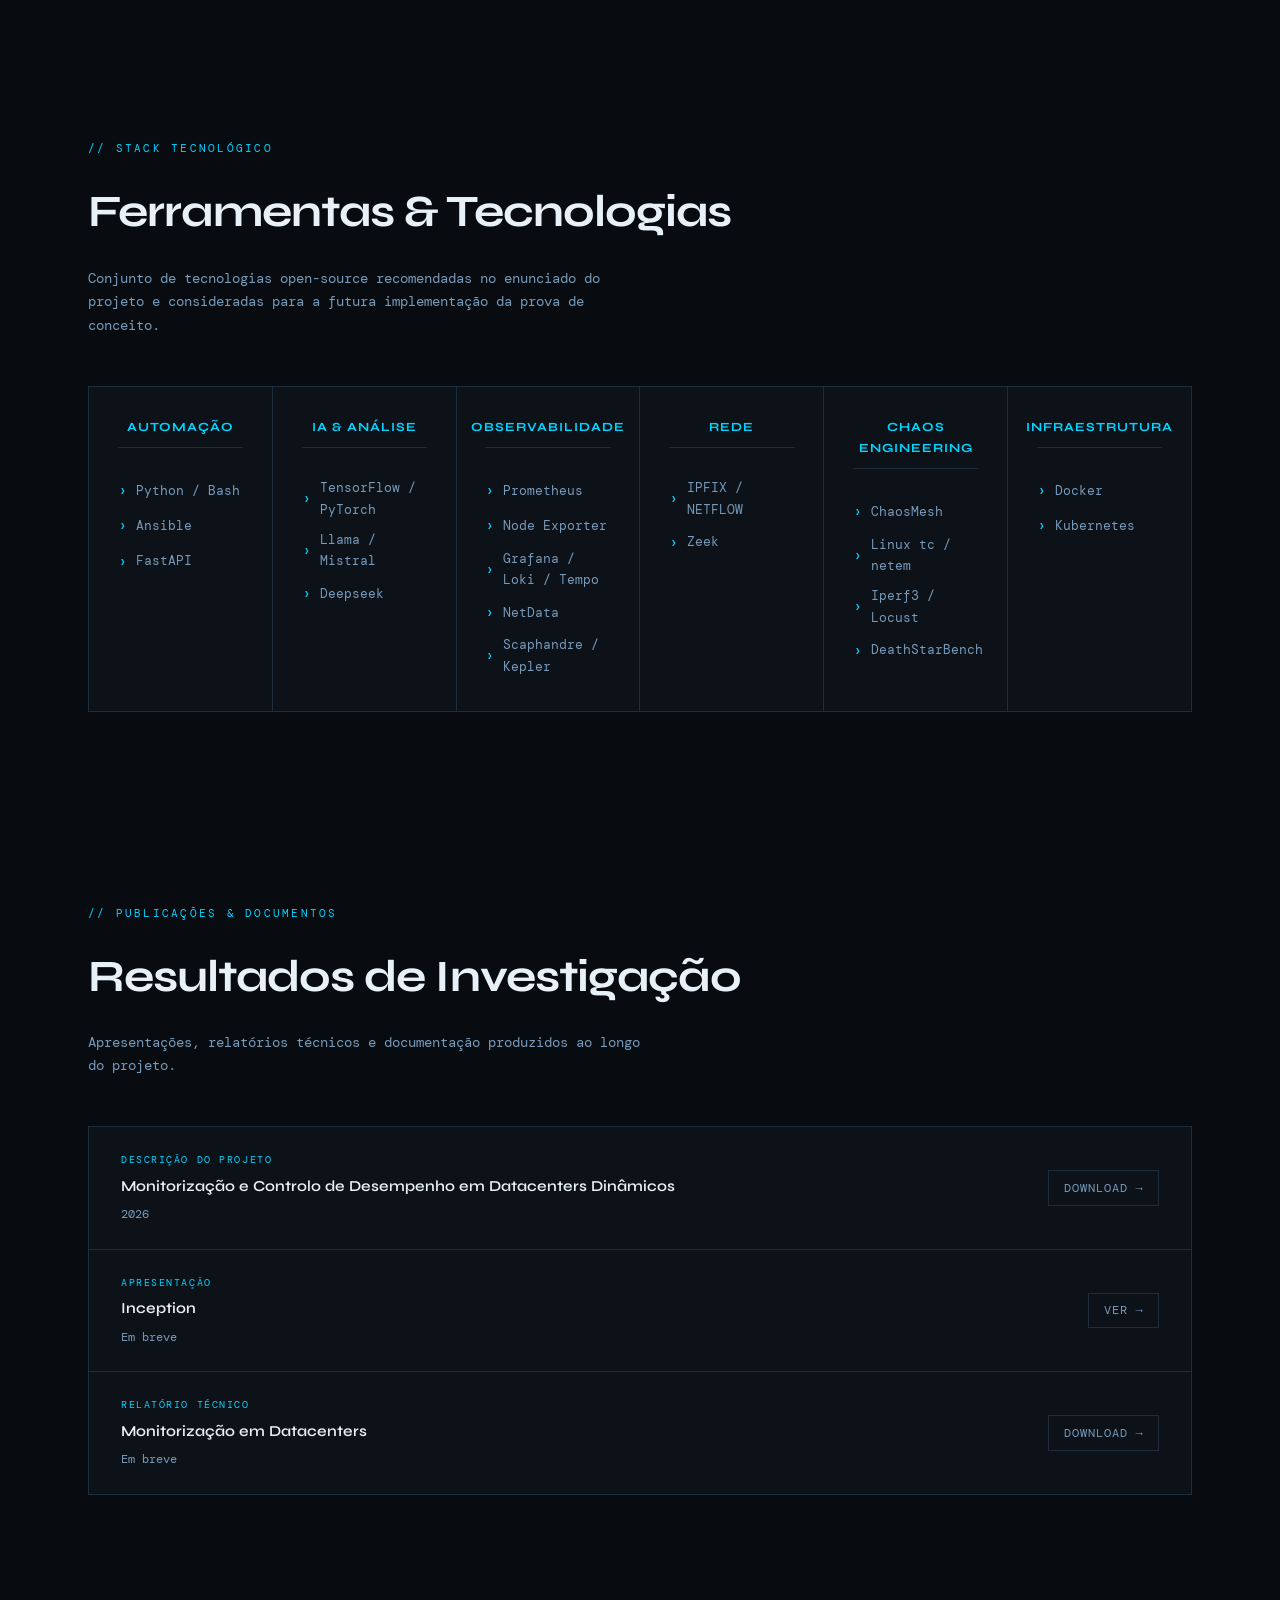
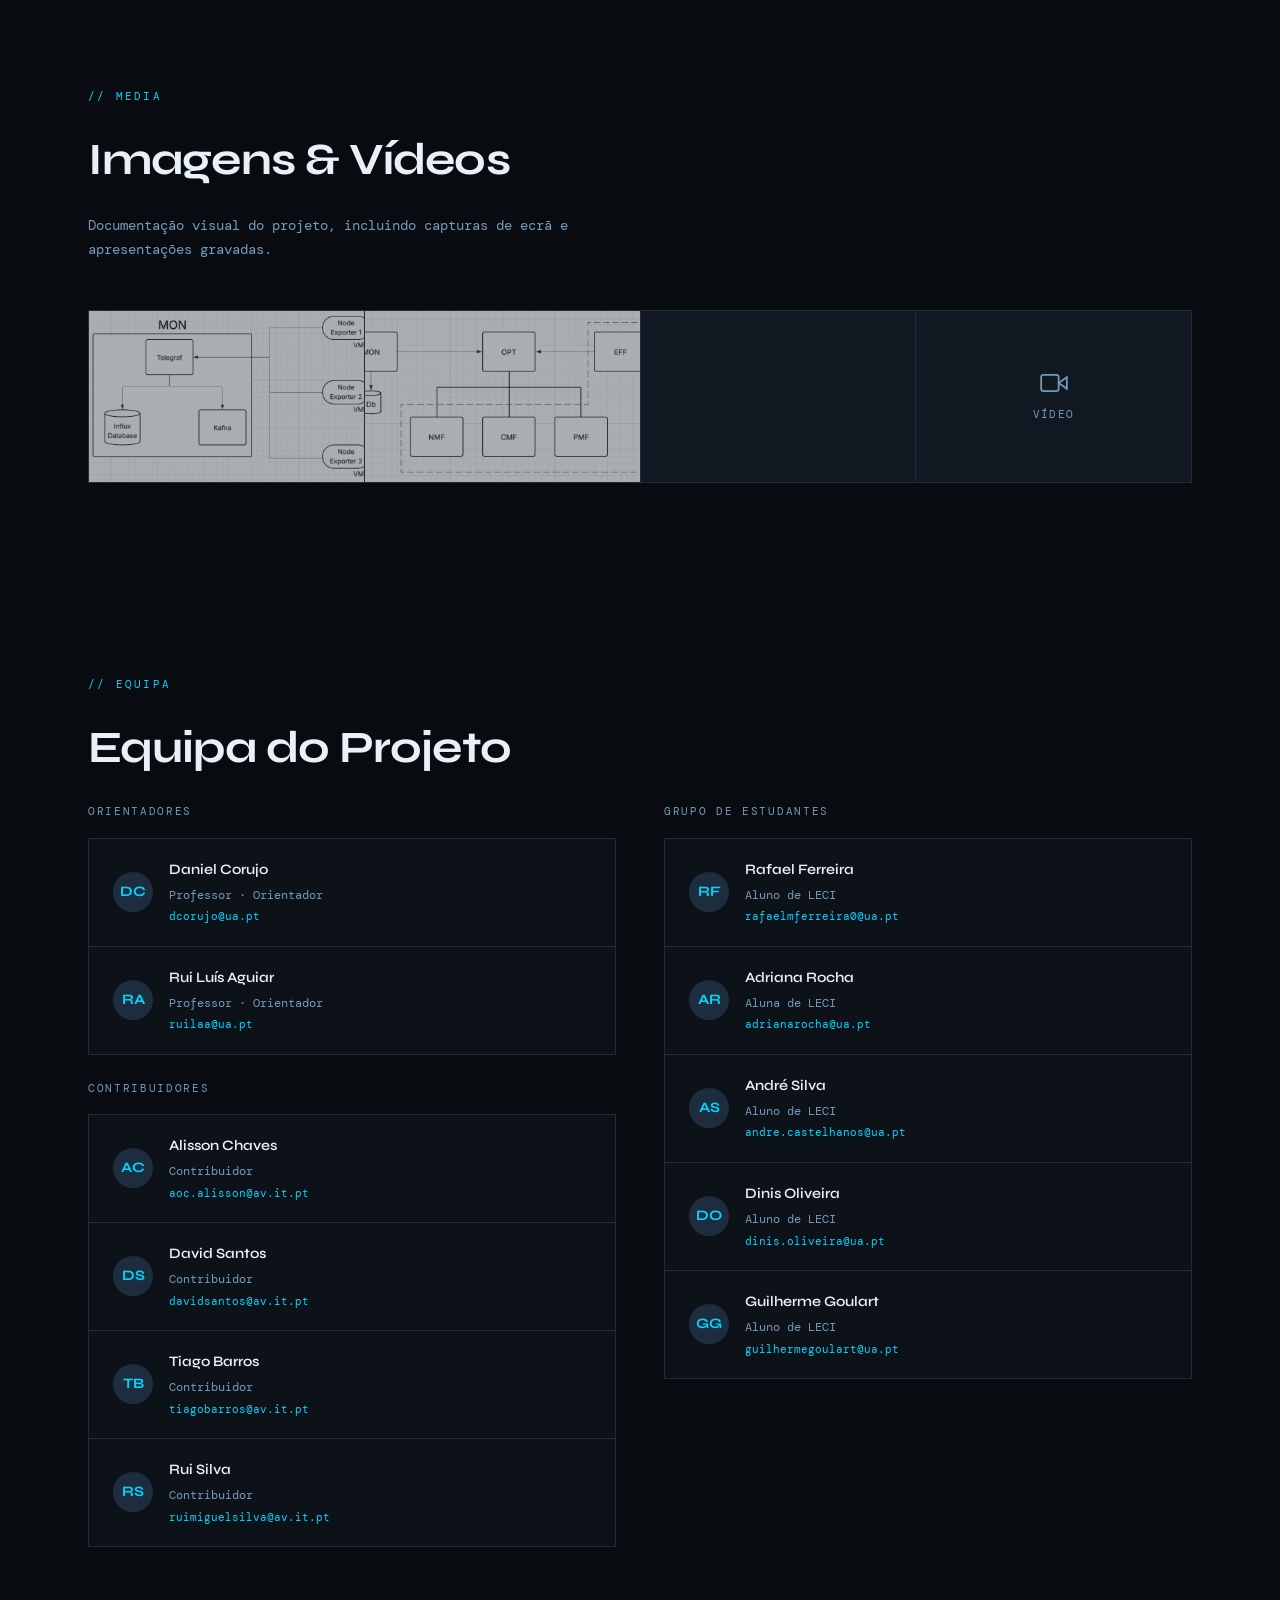
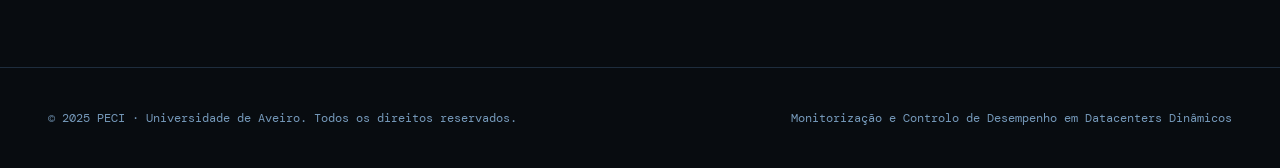
==== commit 1bcb79d2: "Particles background" ====
--- a/site/index.html
+++ b/site/index.html
@@ -154,7 +154,7 @@
           <circle cx="12" cy="12" r="9"/>
           <path d="M12 8v4l3 3"/>
         </svg>
-        <h3>MVP – Prova de Conceito Inicial</h3>
+        <h3 onclick="openMedia('media/not_a_lebron_edit.mp4')">MVP – Prova de Conceito Inicial</h3>
         <p>Sistema funcional capaz de monitorizar CPU, memória e rede em múltiplos nós, executar um teste de stress controlado e correlacionar automaticamente o impacto nos recursos.</p>
       </div>  
     </div>
@@ -493,6 +493,31 @@
       modal.style.display = 'none';
       modalVideo.pause();
     }
+
+    function openMedia(src) {
+      const modal = document.getElementById('imageModal');
+      const modalImg = document.getElementById('modalImg');
+      const modalVideo = document.getElementById('modalVideo');
+
+      // Reset
+      modalImg.style.display = 'none';
+      modalVideo.style.display = 'none';
+      modalVideo.pause();
+      modalVideo.src = '';
+
+      // Detect type by extension
+      if (src.match(/\.(mp4|webm|ogg)$/i)) {
+        modalVideo.src = src;
+        modalVideo.style.display = 'block';
+        modalVideo.play();
+      } else {
+        modalImg.src = src;
+        modalImg.style.display = 'block';
+      }
+
+      modal.style.display = 'flex';
+    }
   </script>
+   <script src="Particles.js"></script>
 </body>
 </html>
